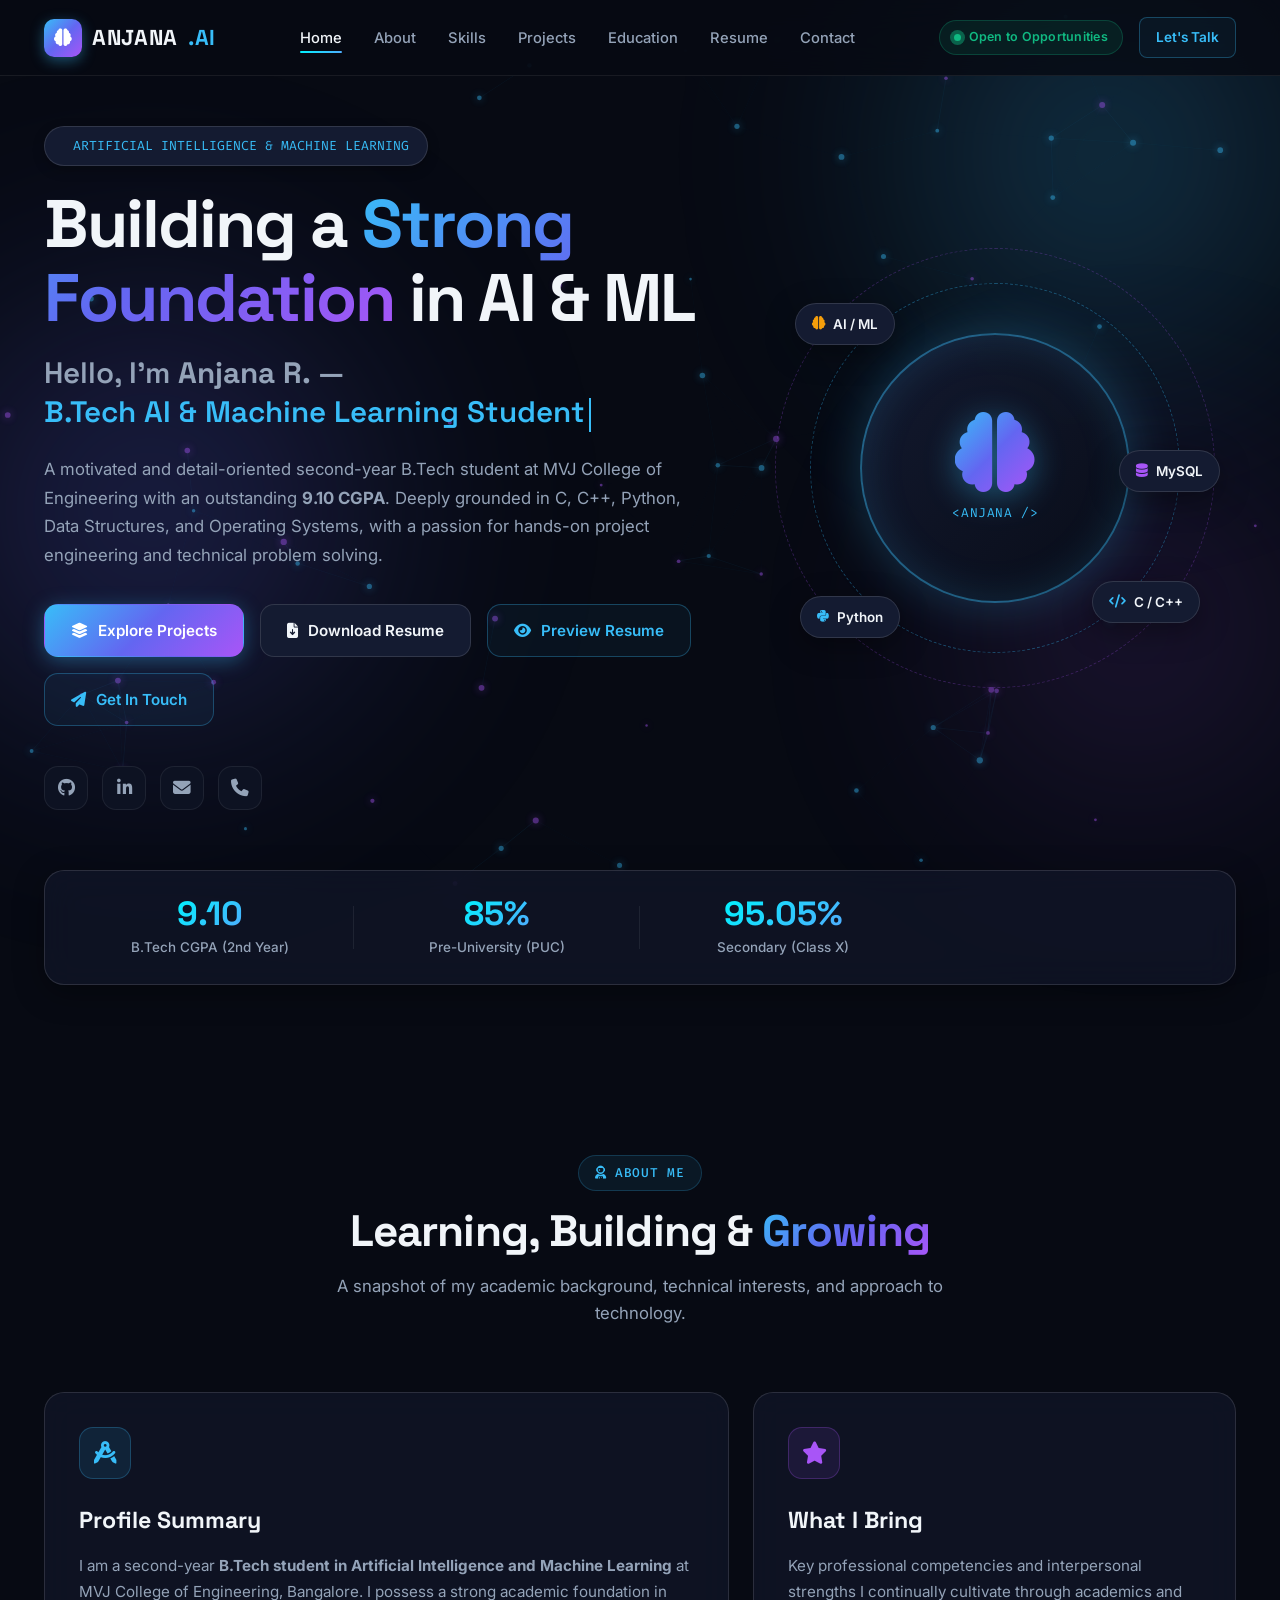
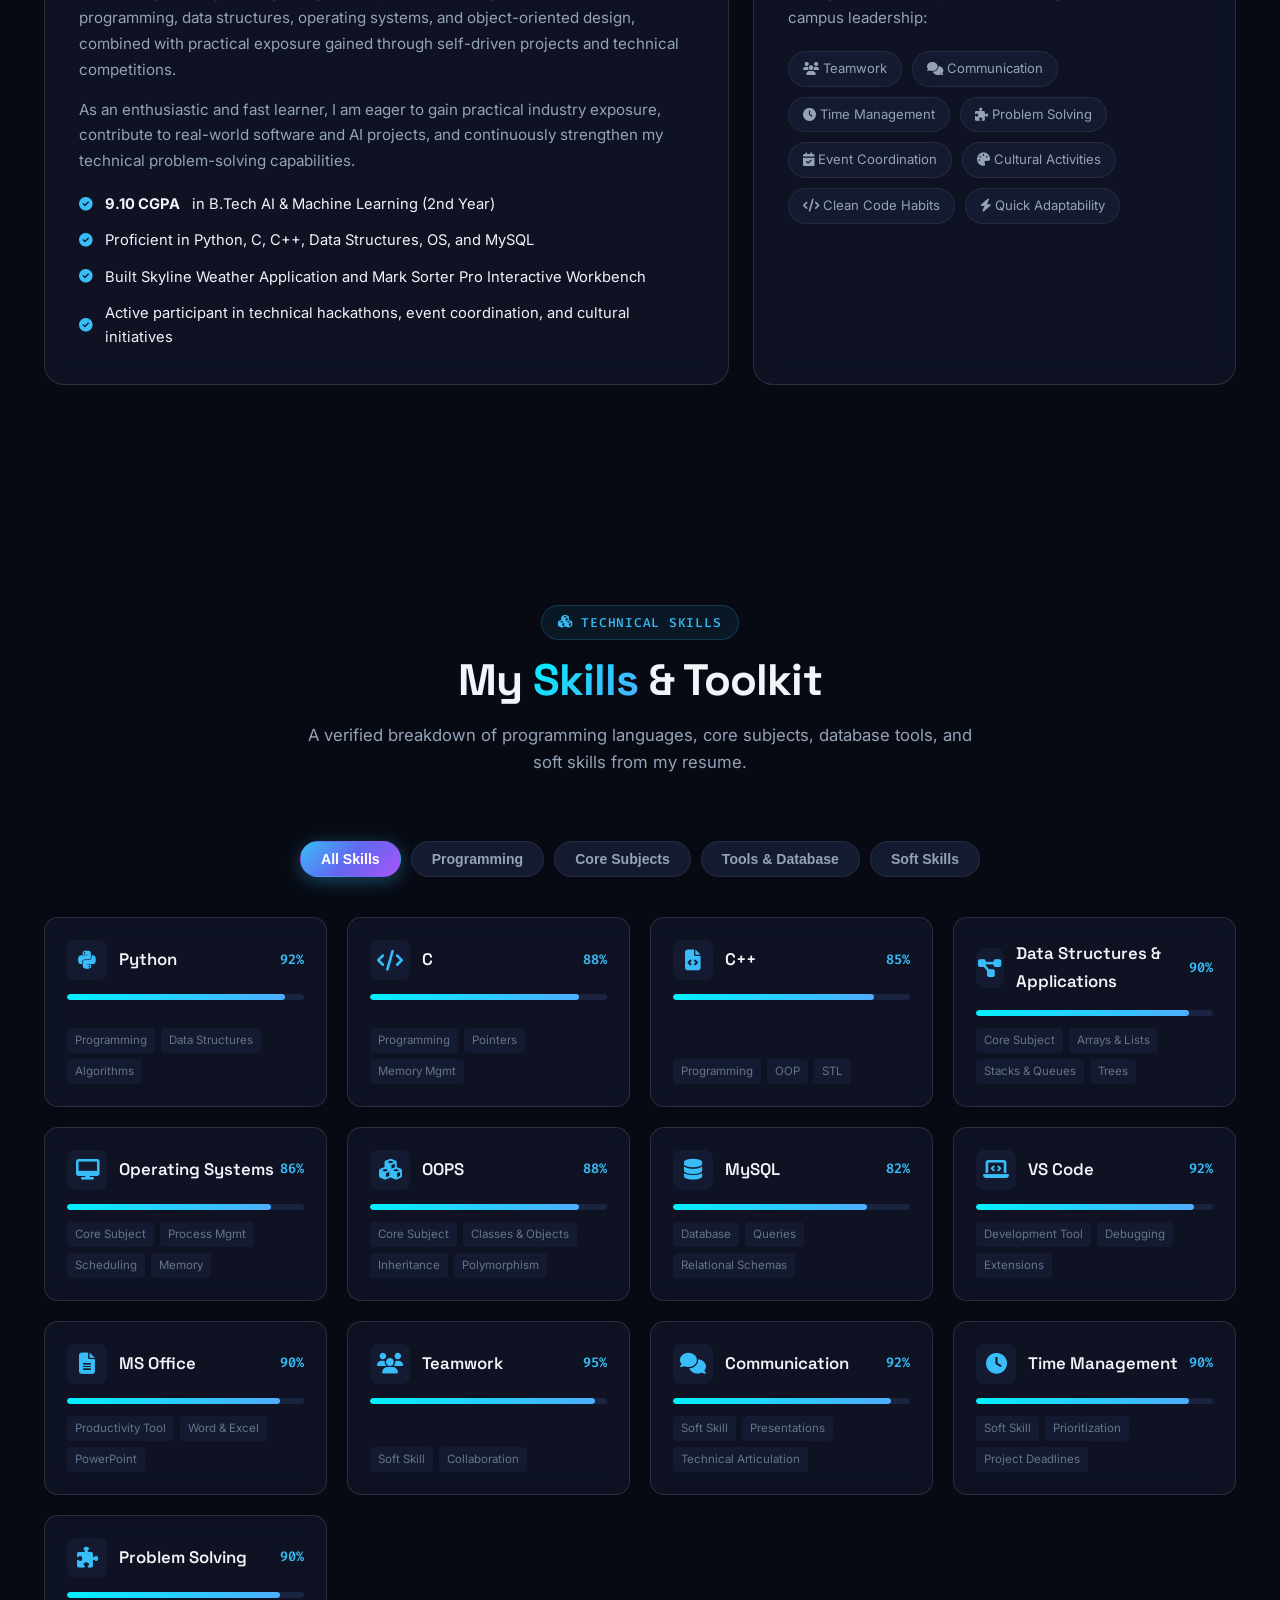
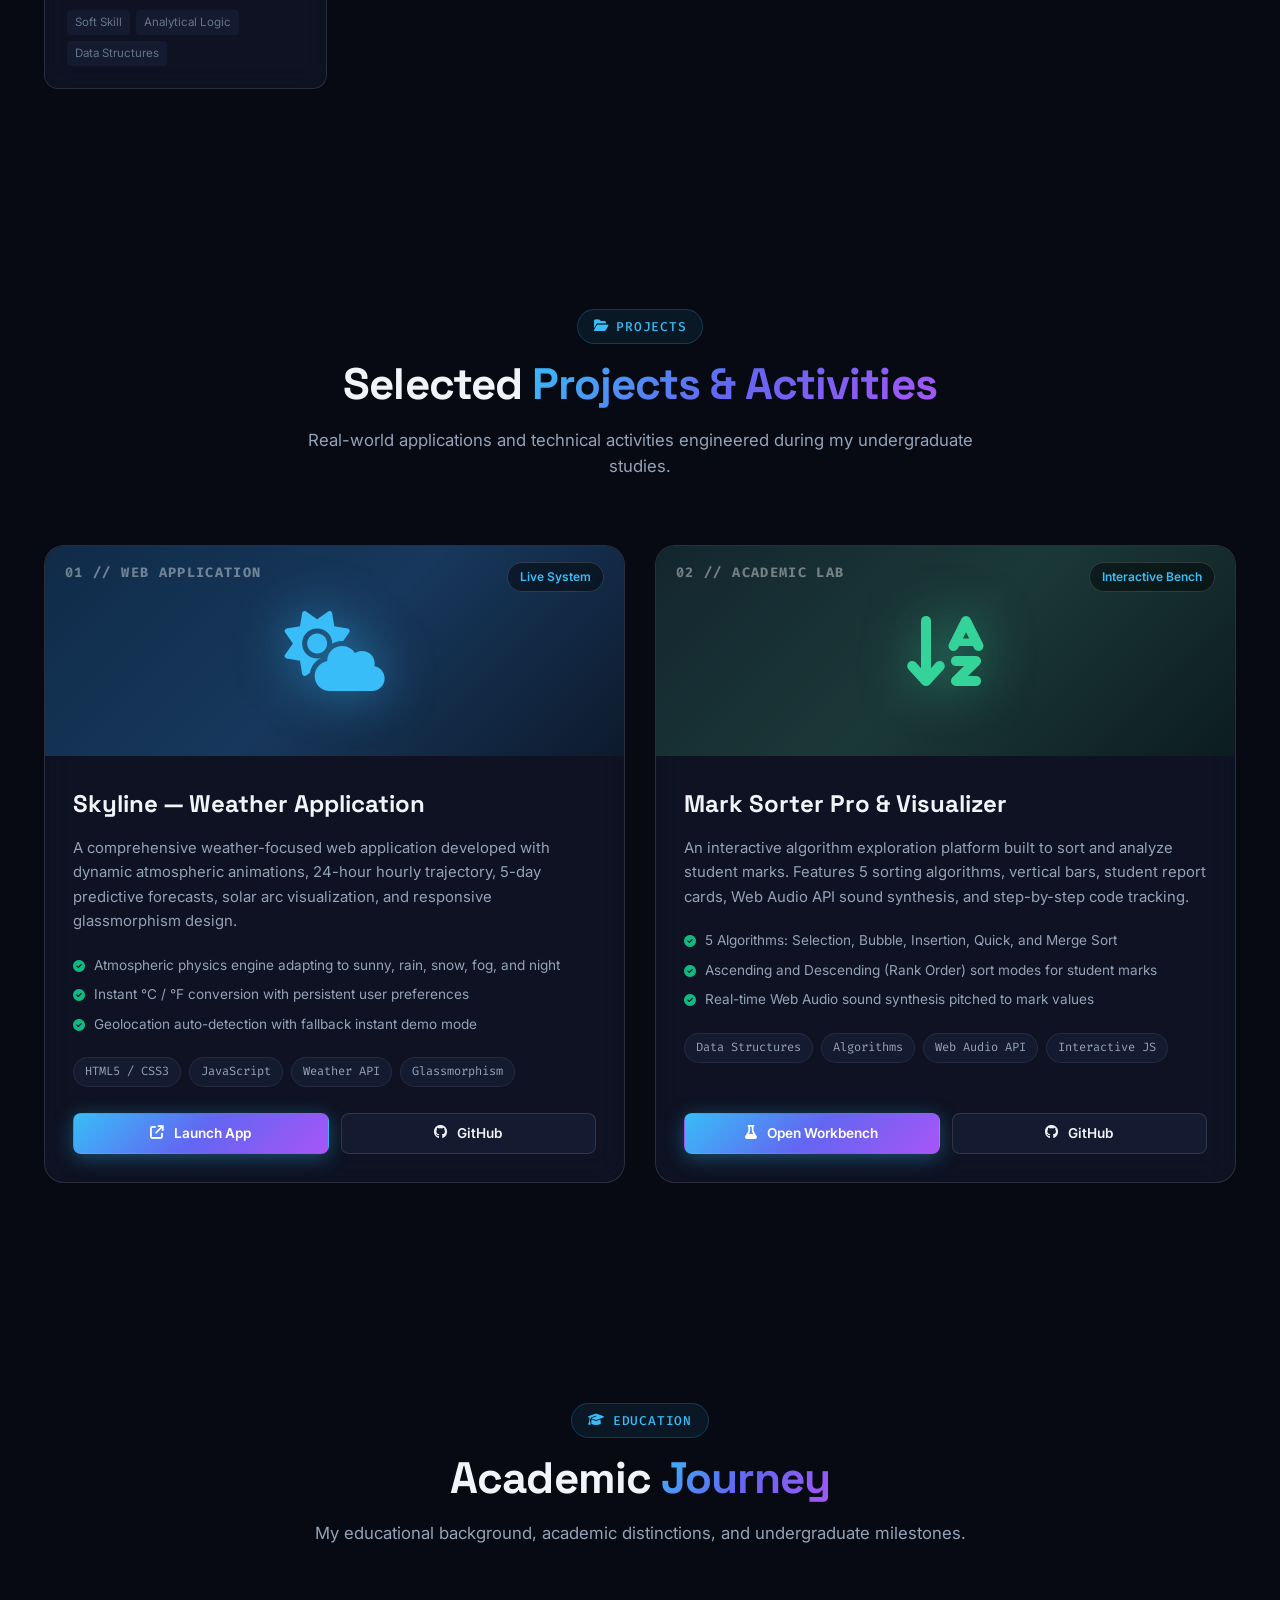
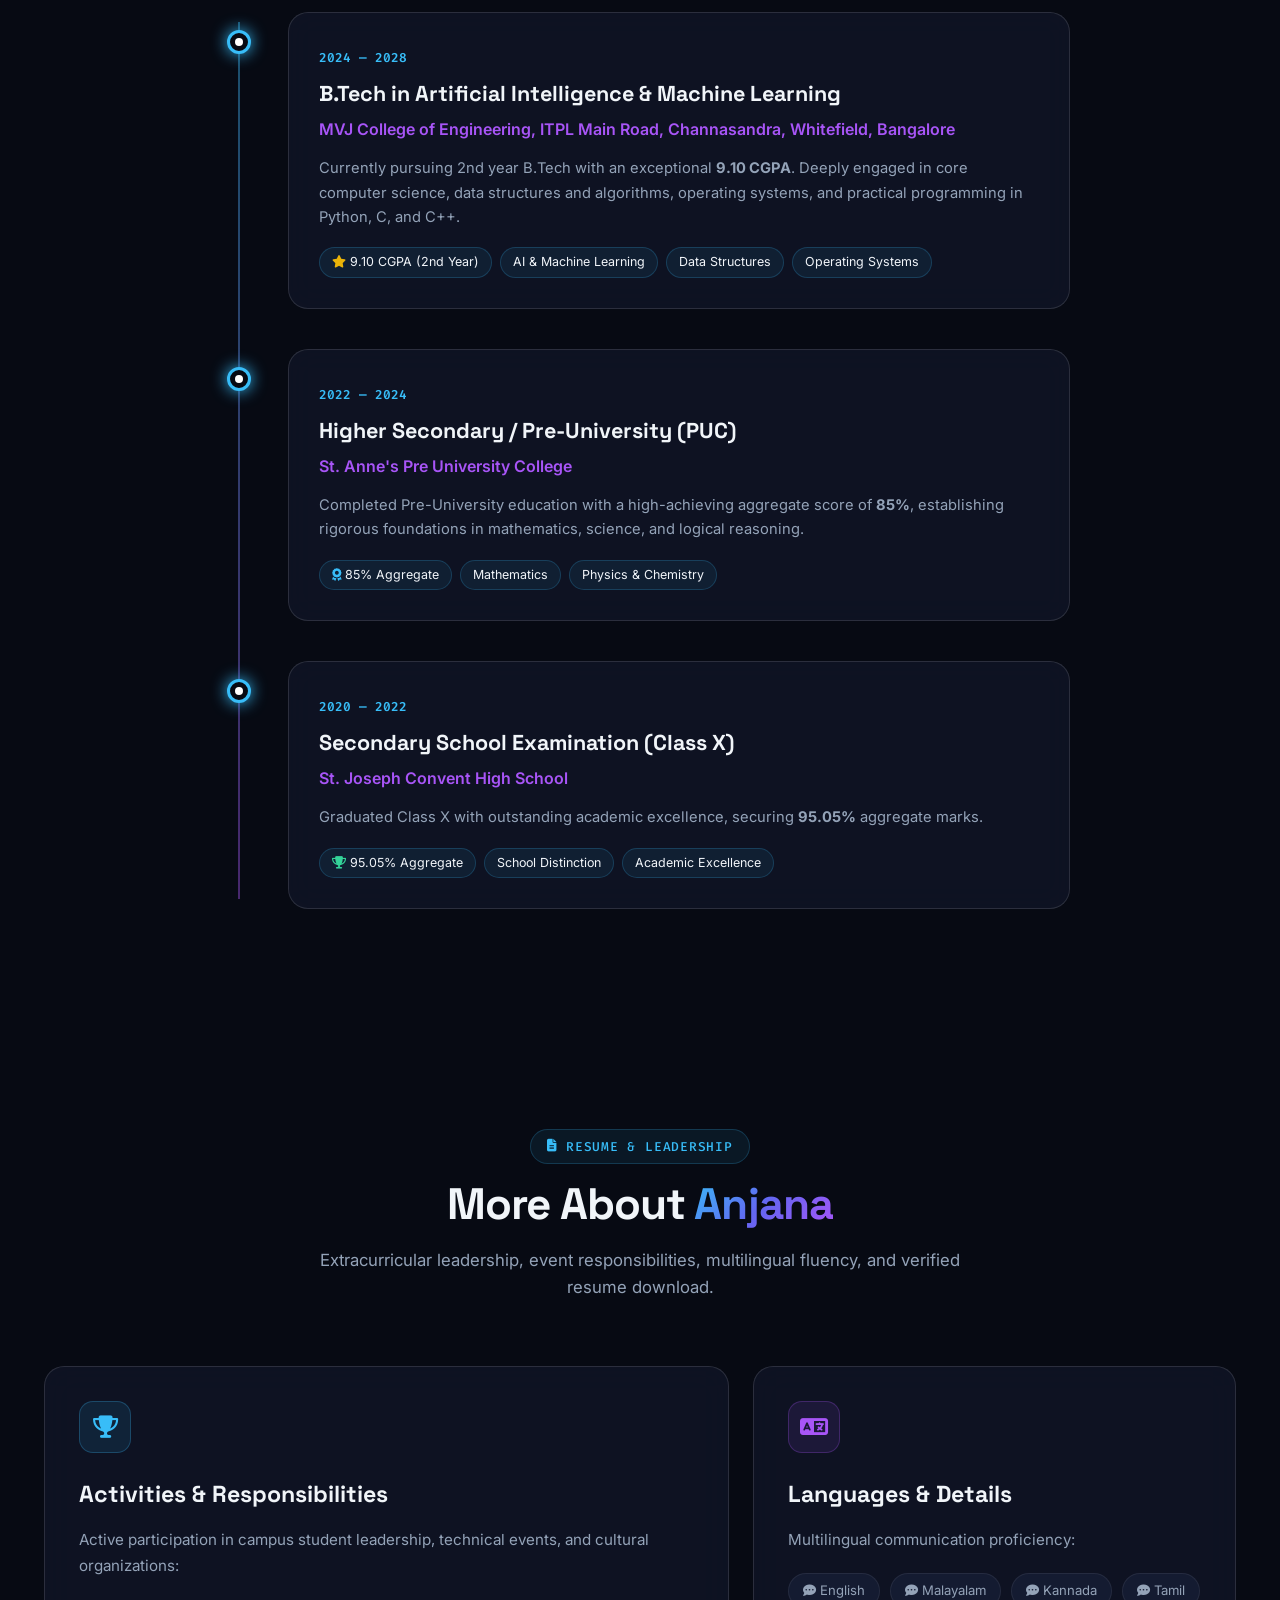
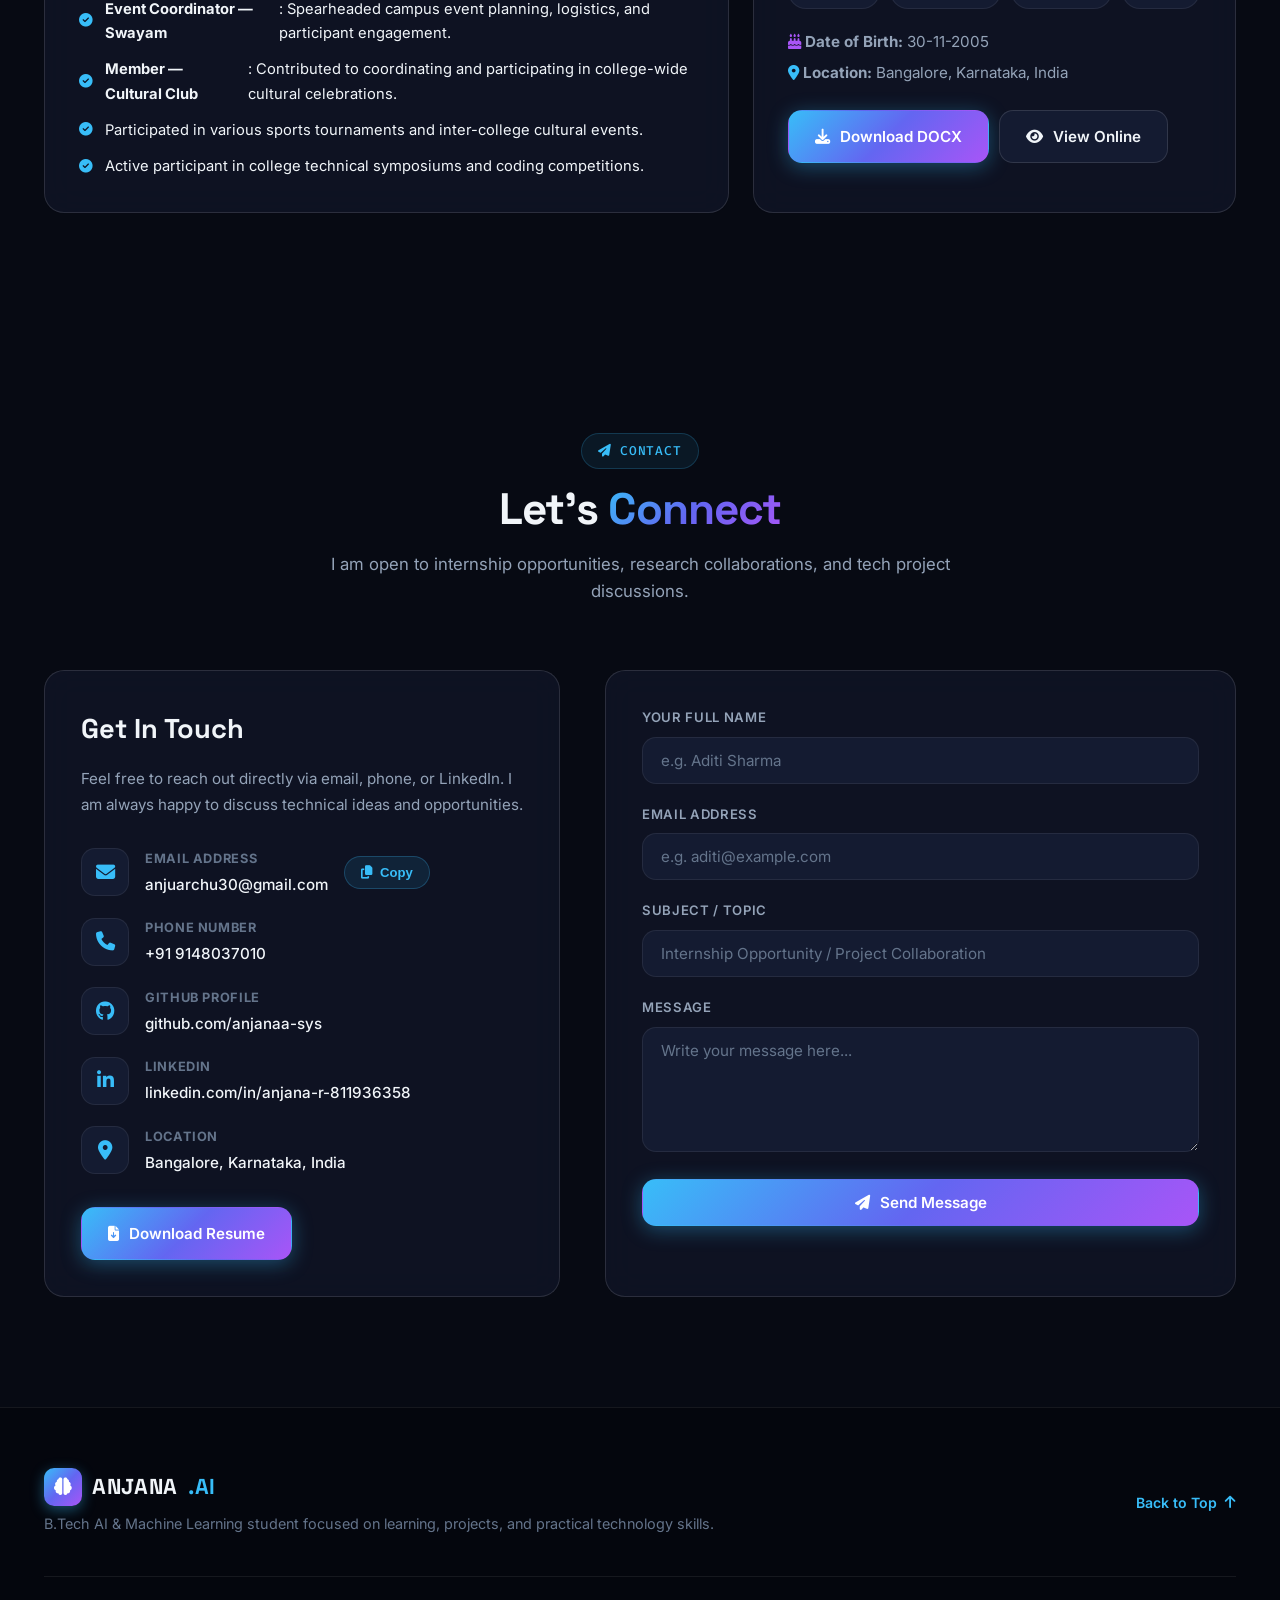
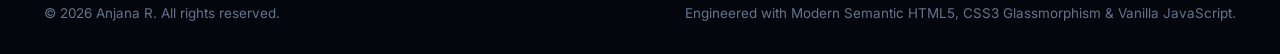
==== Task-1-Portfolio/index.html @ d069d4fd "Add CODSOFT Level 1 tasks" ====
<!DOCTYPE html>

<html lang="en">
<head>
<meta charset="utf-8"/>
<meta content="width=device-width, initial-scale=1.0" name="viewport"/>
<title>Anjana R. | B.Tech AI &amp; Machine Learning Student Portfolio</title>
<meta content="Portfolio of Anjana R., a 2nd year B.Tech Artificial Intelligence and Machine Learning student at MVJ College of Engineering with a 9.10 CGPA." name="description"/>
<meta content="Anjana R, AI and Machine Learning, B.Tech, Python, C, C++, MySQL, Skyline Weather, Mark Sorter, Bangalore" name="keywords"/>
<meta content="Anjana R." name="author"/>
<meta content="#070a13" name="theme-color"/>
<!-- Open Graph / Social Meta -->
<meta content="Anjana R. | B.Tech AI &amp; Machine Learning Student" property="og:title"/>
<meta content="Explore Anjana R's projects, technical skills, academic journey, and algorithm workbench." property="og:description"/>
<meta content="website" property="og:type"/>
<!-- Favicon -->
<link href="data:image/svg+xml,&lt;svg xmlns='http://www.w3.org/2000/svg' viewBox='0 0 100 100'&gt;&lt;text y='.9em' font-size='90'&gt;🧠&lt;/text&gt;&lt;/svg&gt;" rel="icon" type="image/svg+xml"/>
<!-- Google Fonts & Font Awesome 6 -->
<link href="https://fonts.googleapis.com" rel="preconnect"/>
<link crossorigin="" href="https://fonts.gstatic.com" rel="preconnect"/>
<link href="https://cdnjs.cloudflare.com/ajax/libs/font-awesome/6.5.0/css/all.min.css" rel="stylesheet"/>
<!-- Core Stylesheet -->
<link href="style.css" rel="stylesheet"/>
</head>
<body>
<!-- Ambient Glow Background Orbs -->
<div class="bg-glow-orb orb-1"></div>
<div class="bg-glow-orb orb-2"></div>
<div class="bg-glow-orb orb-3"></div>
<!-- Interactive Neural Synapse Canvas -->
<canvas id="neural-canvas"></canvas>
<!-- ================= NAVBAR ================= -->
<header class="navbar">
<div class="container nav-container">
<a aria-label="Anjana Home" class="logo" href="#home">
<div class="logo-icon"><i class="fas fa-brain"></i></div>
        ANJANA<span>.AI</span>
</a>
<nav aria-label="Primary Navigation">
<ul class="nav-links">
<li><a class="active" href="#home">Home</a></li>
<li><a href="#about">About</a></li>
<li><a href="#skills">Skills</a></li>
<li><a href="#projects">Projects</a></li>
<li><a href="#education">Education</a></li>
<li><a href="#resume">Resume</a></li>
<li><a href="#contact">Contact</a></li>
</ul>
</nav>
<div class="nav-actions">
<div class="status-badge" title="Open to internships, research roles and tech projects">
<span class="pulse-dot"></span>
<span>Open to Opportunities</span>
</div>
<a class="btn btn-outline btn-sm" href="#contact">Let's Talk</a>
<button aria-expanded="false" aria-label="Toggle navigation menu" class="mobile-toggle">
<i class="fas fa-bars"></i>
</button>
</div>
</div>
</header>
<!-- ================= HERO SECTION ================= -->
<section class="hero" id="home">
<div class="container">
<div class="hero-grid">
<div class="hero-content">
<div class="hero-badge">
<i class="fas fa-sparkles"></i>
<span>ARTIFICIAL INTELLIGENCE &amp; MACHINE LEARNING</span>
</div>
<h1 class="hero-title">
            Building a <span class="text-gradient">Strong Foundation</span> in AI &amp; ML
          </h1>
<div class="hero-subtitle">
            Hello, I'm <strong>Anjana R.</strong> — <br/>
<span class="typing-role">B.Tech AI &amp; Machine Learning Student</span><span class="typing-cursor"></span>
</div>
<p class="hero-desc">
            A motivated and detail-oriented second-year B.Tech student at MVJ College of Engineering with an outstanding
            <strong>9.10 CGPA</strong>. Deeply grounded in C, C++, Python, Data Structures, and Operating Systems,
            with a passion for hands-on project engineering and technical problem solving.
          </p>
<div class="hero-buttons">
<a class="btn btn-primary" href="#projects">
<i class="fas fa-layer-group"></i> Explore Projects
            </a>
<a class="btn btn-secondary" download="Anjana_R_Resume.docx" href="Anjana_R_Resume.docx">
<i class="fas fa-file-arrow-down"></i> Download Resume
            </a>
<button class="btn btn-outline open-resume-modal" type="button">
<i class="fas fa-eye"></i> Preview Resume
            </button>
<a class="btn btn-outline" href="#contact">
<i class="fas fa-paper-plane"></i> Get In Touch
            </a>
</div>
<div class="hero-socials">
<a class="social-link" href="https://github.com/anjanaa-sys" rel="noopener noreferrer" target="_blank" title="GitHub Profile">
<i class="fab fa-github"></i>
</a>
<a class="social-link" href="https://www.linkedin.com/in/anjana-r-811936358/" rel="noopener noreferrer" target="_blank" title="LinkedIn Profile">
<i class="fab fa-linkedin-in"></i>
</a>
<a class="social-link" href="mailto:anjuarchu30@gmail.com" title="Direct Email">
<i class="fas fa-envelope"></i>
</a>
<a class="social-link" href="tel:+919148037010" title="Phone">
<i class="fas fa-phone"></i>
</a>
</div>
</div>
<div class="hero-visual">
<div class="avatar-container" data-tilt="">
<div class="orbital-ring ring-1"></div>
<div class="orbital-ring ring-2"></div>
<div class="avatar-core">
<i class="fas fa-brain neural-avatar-icon"></i>
<span class="avatar-caption">&lt;ANJANA /&gt;</span>
</div>
<div class="floating-chip chip-ai"><i class="fas fa-brain"></i><span>AI / ML</span></div>
<div class="floating-chip chip-code"><i class="fas fa-code"></i><span>C / C++</span></div>
<div class="floating-chip chip-ml"><i class="fas fa-database"></i><span>MySQL</span></div>
<div class="floating-chip chip-python"><i class="fab fa-python"></i><span>Python</span></div>
</div>
</div>
</div>
<!-- Animated Hero Telemetry Banner -->
<div class="hero-stats-banner">
<div class="stat-item">
<span class="stat-num" data-suffix="" data-target="9.10">9.10</span>
<span class="stat-label">B.Tech CGPA (2nd Year)</span>
</div>
<div class="stat-item">
<span class="stat-num" data-suffix="%" data-target="85">85%</span>
<span class="stat-label">Pre-University (PUC)</span>
</div>
<div class="stat-item">
<span class="stat-num" data-suffix="%" data-target="95.05">95.05%</span>
<span class="stat-label">Secondary (Class X)</span>
</div>

</div>
</div>
</section>
<!-- ================= ABOUT SECTION (BENTO GRID) ================= -->
<section class="section" id="about">
<div class="container">
<div class="section-header">
<span class="section-tag"><i class="fas fa-user-astronaut"></i> About Me</span>
<h2 class="section-title">Learning, Building &amp; <span class="text-gradient">Growing</span></h2>
<p class="section-subtitle">A snapshot of my academic background, technical interests, and approach to technology.</p>
</div>
<div class="bento-grid">
<div class="bento-card bento-main" data-tilt="">
<div class="card-icon-wrap"><i class="fas fa-compass-drafting"></i></div>
<h3>Profile Summary</h3>
<p>
            I am a second-year <strong>B.Tech student in Artificial Intelligence and Machine Learning</strong> at MVJ College of Engineering, Bangalore.
            I possess a strong academic foundation in programming, data structures, operating systems, and object-oriented design,
            combined with practical exposure gained through self-driven projects and technical competitions.
          </p>
<p style="margin-top:14px;">
            As an enthusiastic and fast learner, I am eager to gain practical industry exposure, contribute to real-world software and AI projects,
            and continuously strengthen my technical problem-solving capabilities.
          </p>
<ul class="pillar-list">
<li><i class="fas fa-circle-check"></i> <strong>9.10 CGPA</strong> in B.Tech AI &amp; Machine Learning (2nd Year)</li>
<li><i class="fas fa-circle-check"></i> Proficient in Python, C, C++, Data Structures, OS, and MySQL</li>
<li><i class="fas fa-circle-check"></i> Built Skyline Weather Application and Mark Sorter Pro Interactive Workbench</li>
<li><i class="fas fa-circle-check"></i> Active participant in technical hackathons, event coordination, and cultural initiatives</li>
</ul>
</div>
<div class="bento-card bento-side" data-tilt="">
<div class="card-icon-wrap purple"><i class="fas fa-star"></i></div>
<h3>What I Bring</h3>
<p>Key professional competencies and interpersonal strengths I continually cultivate through academics and campus leadership:</p>
<div class="interest-chips">
<span class="interest-chip"><i class="fas fa-users"></i> Teamwork</span>
<span class="interest-chip"><i class="fas fa-comments"></i> Communication</span>
<span class="interest-chip"><i class="fas fa-clock"></i> Time Management</span>
<span class="interest-chip"><i class="fas fa-puzzle-piece"></i> Problem Solving</span>
<span class="interest-chip"><i class="fas fa-calendar-check"></i> Event Coordination</span>
<span class="interest-chip"><i class="fas fa-palette"></i> Cultural Activities</span>
<span class="interest-chip"><i class="fas fa-code"></i> Clean Code Habits</span>
<span class="interest-chip"><i class="fas fa-bolt"></i> Quick Adaptability</span>
</div>
</div>
</div>
</div>
</section>
<!-- ================= SKILLS MATRIX SECTION ================= -->
<section class="section" id="skills">
<div class="container">
<div class="section-header">
<span class="section-tag"><i class="fas fa-cubes"></i> Technical Skills</span>
<h2 class="section-title">My <span class="text-gradient-cyan">Skills</span> &amp; Toolkit</h2>
<p class="section-subtitle">A verified breakdown of programming languages, core subjects, database tools, and soft skills from my resume.</p>
</div>
<div class="skills-controls">
<button class="filter-btn active" data-filter="all">All Skills</button>
<button class="filter-btn" data-filter="lang">Programming</button>
<button class="filter-btn" data-filter="core">Core Subjects</button>
<button class="filter-btn" data-filter="webdb">Tools &amp; Database</button>
<button class="filter-btn" data-filter="soft">Soft Skills</button>
</div>
<div class="skills-grid">
<!-- Python -->
<div class="skill-card" data-category="lang">
<div class="skill-top">
<div class="skill-info">
<div class="skill-icon"><i class="fab fa-python"></i></div>
<h3 class="skill-name">Python</h3>
</div>
<span class="skill-pct">92%</span>
</div>
<div class="meter-track"><div class="meter-fill" style="width: 92%;"></div></div>
<div class="skill-tags">
<span class="skill-subtag">Programming</span>
<span class="skill-subtag">Data Structures</span>
<span class="skill-subtag">Algorithms</span>
</div>
</div>
<!-- C -->
<div class="skill-card" data-category="lang">
<div class="skill-top">
<div class="skill-info">
<div class="skill-icon"><i class="fas fa-code"></i></div>
<h3 class="skill-name">C</h3>
</div>
<span class="skill-pct">88%</span>
</div>
<div class="meter-track"><div class="meter-fill" style="width: 88%;"></div></div>
<div class="skill-tags">
<span class="skill-subtag">Programming</span>
<span class="skill-subtag">Pointers</span>
<span class="skill-subtag">Memory Mgmt</span>
</div>
</div>
<!-- C++ -->
<div class="skill-card" data-category="lang">
<div class="skill-top">
<div class="skill-info">
<div class="skill-icon"><i class="fas fa-file-code"></i></div>
<h3 class="skill-name">C++</h3>
</div>
<span class="skill-pct">85%</span>
</div>
<div class="meter-track"><div class="meter-fill" style="width: 85%;"></div></div>
<div class="skill-tags">
<span class="skill-subtag">Programming</span>
<span class="skill-subtag">OOP</span>
<span class="skill-subtag">STL</span>
</div>
</div>
<!-- Data Structures and Applications -->
<div class="skill-card" data-category="core">
<div class="skill-top">
<div class="skill-info">
<div class="skill-icon"><i class="fas fa-diagram-project"></i></div>
<h3 class="skill-name">Data Structures &amp; Applications</h3>
</div>
<span class="skill-pct">90%</span>
</div>
<div class="meter-track"><div class="meter-fill" style="width: 90%;"></div></div>
<div class="skill-tags">
<span class="skill-subtag">Core Subject</span>
<span class="skill-subtag">Arrays &amp; Lists</span>
<span class="skill-subtag">Stacks &amp; Queues</span>
<span class="skill-subtag">Trees</span>
</div>
</div>
<!-- Operating Systems -->
<div class="skill-card" data-category="core">
<div class="skill-top">
<div class="skill-info">
<div class="skill-icon"><i class="fas fa-desktop"></i></div>
<h3 class="skill-name">Operating Systems</h3>
</div>
<span class="skill-pct">86%</span>
</div>
<div class="meter-track"><div class="meter-fill" style="width: 86%;"></div></div>
<div class="skill-tags">
<span class="skill-subtag">Core Subject</span>
<span class="skill-subtag">Process Mgmt</span>
<span class="skill-subtag">Scheduling</span>
<span class="skill-subtag">Memory</span>
</div>
</div>
<!-- OOPS -->
<div class="skill-card" data-category="core">
<div class="skill-top">
<div class="skill-info">
<div class="skill-icon"><i class="fas fa-cubes"></i></div>
<h3 class="skill-name">OOPS</h3>
</div>
<span class="skill-pct">88%</span>
</div>
<div class="meter-track"><div class="meter-fill" style="width: 88%;"></div></div>
<div class="skill-tags">
<span class="skill-subtag">Core Subject</span>
<span class="skill-subtag">Classes &amp; Objects</span>
<span class="skill-subtag">Inheritance</span>
<span class="skill-subtag">Polymorphism</span>
</div>
</div>
<!-- MySQL -->
<div class="skill-card" data-category="webdb">
<div class="skill-top">
<div class="skill-info">
<div class="skill-icon"><i class="fas fa-database"></i></div>
<h3 class="skill-name">MySQL</h3>
</div>
<span class="skill-pct">82%</span>
</div>
<div class="meter-track"><div class="meter-fill" style="width: 82%;"></div></div>
<div class="skill-tags">
<span class="skill-subtag">Database</span>
<span class="skill-subtag">Queries</span>
<span class="skill-subtag">Relational Schemas</span>
</div>
</div>
<!-- VS Code -->
<div class="skill-card" data-category="webdb">
<div class="skill-top">
<div class="skill-info">
<div class="skill-icon"><i class="fas fa-laptop-code"></i></div>
<h3 class="skill-name">VS Code</h3>
</div>
<span class="skill-pct">92%</span>
</div>
<div class="meter-track"><div class="meter-fill" style="width: 92%;"></div></div>
<div class="skill-tags">
<span class="skill-subtag">Development Tool</span>
<span class="skill-subtag">Debugging</span>
<span class="skill-subtag">Extensions</span>
</div>
</div>
<!-- MS Office -->
<div class="skill-card" data-category="webdb">
<div class="skill-top">
<div class="skill-info">
<div class="skill-icon"><i class="fas fa-file-lines"></i></div>
<h3 class="skill-name">MS Office</h3>
</div>
<span class="skill-pct">90%</span>
</div>
<div class="meter-track"><div class="meter-fill" style="width: 90%;"></div></div>
<div class="skill-tags">
<span class="skill-subtag">Productivity Tool</span>
<span class="skill-subtag">Word &amp; Excel</span>
<span class="skill-subtag">PowerPoint</span>
</div>
</div>
<!-- Teamwork -->
<div class="skill-card" data-category="soft">
<div class="skill-top">
<div class="skill-info">
<div class="skill-icon"><i class="fas fa-users"></i></div>
<h3 class="skill-name">Teamwork</h3>
</div>
<span class="skill-pct">95%</span>
</div>
<div class="meter-track"><div class="meter-fill" style="width: 95%;"></div></div>
<div class="skill-tags">
<span class="skill-subtag">Soft Skill</span>
<span class="skill-subtag">Collaboration</span>

</div>
</div>
<!-- Communication -->
<div class="skill-card" data-category="soft">
<div class="skill-top">
<div class="skill-info">
<div class="skill-icon"><i class="fas fa-comments"></i></div>
<h3 class="skill-name">Communication</h3>
</div>
<span class="skill-pct">92%</span>
</div>
<div class="meter-track"><div class="meter-fill" style="width: 92%;"></div></div>
<div class="skill-tags">
<span class="skill-subtag">Soft Skill</span>
<span class="skill-subtag">Presentations</span>
<span class="skill-subtag">Technical Articulation</span>
</div>
</div>
<!-- Time Management -->
<div class="skill-card" data-category="soft">
<div class="skill-top">
<div class="skill-info">
<div class="skill-icon"><i class="fas fa-clock"></i></div>
<h3 class="skill-name">Time Management</h3>
</div>
<span class="skill-pct">90%</span>
</div>
<div class="meter-track"><div class="meter-fill" style="width: 90%;"></div></div>
<div class="skill-tags">
<span class="skill-subtag">Soft Skill</span>
<span class="skill-subtag">Prioritization</span>
<span class="skill-subtag">Project Deadlines</span>
</div>
</div>
<!-- Problem Solving -->
<div class="skill-card" data-category="soft">
<div class="skill-top">
<div class="skill-info">
<div class="skill-icon"><i class="fas fa-puzzle-piece"></i></div>
<h3 class="skill-name">Problem Solving</h3>
</div>
<span class="skill-pct">90%</span>
</div>
<div class="meter-track"><div class="meter-fill" style="width: 90%;"></div></div>
<div class="skill-tags">
<span class="skill-subtag">Soft Skill</span>
<span class="skill-subtag">Analytical Logic</span>
<span class="skill-subtag">Data Structures</span>
</div>
</div>
</div>
</div>
</section>
<!-- ================= FEATURED PROJECTS SECTION ================= -->
<section class="section" id="projects">
<div class="container">
<div class="section-header">
<span class="section-tag"><i class="fas fa-folder-open"></i> Projects</span>
<h2 class="section-title">Selected <span class="text-gradient">Projects &amp; Activities</span></h2>
<p class="section-subtitle">Real-world applications and technical activities engineered during my undergraduate studies.</p>
</div>
<div class="projects-grid">
<!-- PROJECT 1: Skyline Weather Application -->
<article class="project-card" data-tilt="">
<div class="project-banner banner-skyline">
<span class="project-index">01 // WEB APPLICATION</span>
<span class="project-type-tag">Live System</span>
<i class="fas fa-cloud-sun banner-graphic"></i>
</div>
<div class="project-body">
<h3 class="project-title">Skyline — Weather Application</h3>
<p class="project-desc">
              A comprehensive weather-focused web application developed with dynamic atmospheric animations,
              24-hour hourly trajectory, 5-day predictive forecasts, solar arc visualization, and responsive glassmorphism design.
            </p>
<ul class="project-features">
<li><i class="fas fa-check-circle"></i> Atmospheric physics engine adapting to sunny, rain, snow, fog, and night</li>
<li><i class="fas fa-check-circle"></i> Instant °C / °F conversion with persistent user preferences</li>
<li><i class="fas fa-check-circle"></i> Geolocation auto-detection with fallback instant demo mode</li>
</ul>
<div class="project-tech-stack">
<span class="tech-tag">HTML5 / CSS3</span>
<span class="tech-tag">JavaScript</span>
<span class="tech-tag">Weather API</span>
<span class="tech-tag">Glassmorphism</span>
</div>
<div class="project-actions">
<a class="btn btn-primary btn-sm" href="skyline.html">
<i class="fas fa-arrow-up-right-from-square"></i> Launch App
              </a>
<a class="btn btn-secondary btn-sm" href="https://github.com/anjanaa-sys" rel="noopener noreferrer" target="_blank" title="View GitHub">
<i class="fab fa-github"></i> GitHub
              </a>
</div>
</div>
</article>
<!-- PROJECT 2: Mark Sorter Pro -->
<article class="project-card" data-tilt="">
<div class="project-banner banner-sorter">
<span class="project-index">02 // ACADEMIC LAB</span>
<span class="project-type-tag">Interactive Bench</span>
<i class="fas fa-arrow-down-a-z banner-graphic"></i>
</div>
<div class="project-body">
<h3 class="project-title">Mark Sorter Pro &amp; Visualizer</h3>
<p class="project-desc">
              An interactive algorithm exploration platform built to sort and analyze student marks.
              Features 5 sorting algorithms, vertical bars, student report cards, Web Audio API sound synthesis, and step-by-step code tracking.
            </p>
<ul class="project-features">
<li><i class="fas fa-check-circle"></i> 5 Algorithms: Selection, Bubble, Insertion, Quick, and Merge Sort</li>
<li><i class="fas fa-check-circle"></i> Ascending and Descending (Rank Order) sort modes for student marks</li>
<li><i class="fas fa-check-circle"></i> Real-time Web Audio sound synthesis pitched to mark values</li>
</ul>
<div class="project-tech-stack">
<span class="tech-tag">Data Structures</span>
<span class="tech-tag">Algorithms</span>
<span class="tech-tag">Web Audio API</span>
<span class="tech-tag">Interactive JS</span>
</div>
<div class="project-actions">
<a class="btn btn-primary btn-sm" href="mark-sorter.html">
<i class="fas fa-flask"></i> Open Workbench
              </a>
<a class="btn btn-secondary btn-sm" href="https://github.com/anjanaa-sys" rel="noopener noreferrer" target="_blank" title="View GitHub">
<i class="fab fa-github"></i> GitHub
              </a>
</div>
</div>
</article>
<!-- PROJECT 3: Mini Hackathon Participation (AI Buildathon) -->

</div>
</div>
</section>
<!-- ================= EDUCATION & ACADEMIC JOURNEY ================= -->
<section class="section" id="education">
<div class="container">
<div class="section-header">
<span class="section-tag"><i class="fas fa-graduation-cap"></i> Education</span>
<h2 class="section-title">Academic <span class="text-gradient">Journey</span></h2>
<p class="section-subtitle">My educational background, academic distinctions, and undergraduate milestones.</p>
</div>
<div class="timeline-wrap">
<!-- Degree -->
<div class="timeline-card">
<div class="timeline-dot"></div>
<div class="timeline-content-box">
<span class="timeline-period">2024 — 2028</span>
<h3 class="timeline-degree">B.Tech in Artificial Intelligence &amp; Machine Learning</h3>
<div class="timeline-major">MVJ College of Engineering, ITPL Main Road, Channasandra, Whitefield, Bangalore</div>
<p class="timeline-summary">
              Currently pursuing 2nd year B.Tech with an exceptional <strong>9.10 CGPA</strong>. Deeply engaged in core computer science,
              data structures and algorithms, operating systems, and practical programming in Python, C, and C++.
            </p>
<div class="timeline-highlights">
<span class="highlight-pill"><i class="fas fa-star" style="color:#eab308;"></i> 9.10 CGPA (2nd Year)</span>
<span class="highlight-pill">AI &amp; Machine Learning</span>
<span class="highlight-pill">Data Structures</span>
<span class="highlight-pill">Operating Systems</span>
</div>
</div>
</div>
<!-- PUC -->
<div class="timeline-card">
<div class="timeline-dot"></div>
<div class="timeline-content-box">
<span class="timeline-period">2022 — 2024</span>
<h3 class="timeline-degree">Higher Secondary / Pre-University (PUC)</h3>
<div class="timeline-major">St. Anne's Pre University College</div>
<p class="timeline-summary">
              Completed Pre-University education with a high-achieving aggregate score of <strong>85%</strong>, establishing rigorous foundations in mathematics, science, and logical reasoning.
            </p>
<div class="timeline-highlights">
<span class="highlight-pill"><i class="fas fa-award" style="color:var(--accent-cyan);"></i> 85% Aggregate</span>
<span class="highlight-pill">Mathematics</span>
<span class="highlight-pill">Physics &amp; Chemistry</span>
</div>
</div>
</div>
<!-- Class X -->
<div class="timeline-card">
<div class="timeline-dot"></div>
<div class="timeline-content-box">
<span class="timeline-period">2020 — 2022</span>
<h3 class="timeline-degree">Secondary School Examination (Class X)</h3>
<div class="timeline-major">St. Joseph Convent High School</div>
<p class="timeline-summary">
              Graduated Class X with outstanding academic excellence, securing <strong>95.05%</strong> aggregate marks.
            </p>
<div class="timeline-highlights">
<span class="highlight-pill"><i class="fas fa-trophy" style="color:#34d399;"></i> 95.05% Aggregate</span>
<span class="highlight-pill">School Distinction</span>
<span class="highlight-pill">Academic Excellence</span>
</div>
</div>
</div>
</div>
</div>
</section>
<!-- ================= RESUME & ACTIVITIES SECTION ================= -->
<section class="section" id="resume">
<div class="container">
<div class="section-header">
<span class="section-tag"><i class="fas fa-file-lines"></i> Resume &amp; Leadership</span>
<h2 class="section-title">More About <span class="text-gradient">Anjana</span></h2>
<p class="section-subtitle">Extracurricular leadership, event responsibilities, multilingual fluency, and verified resume download.</p>
</div>
<div class="bento-grid">
<div class="bento-card bento-main" data-tilt="">
<div class="card-icon-wrap"><i class="fas fa-trophy"></i></div>
<h3>Activities &amp; Responsibilities</h3>
<p>Active participation in campus student leadership, technical events, and cultural organizations:</p>
<ul class="pillar-list">
<li><i class="fas fa-circle-check"></i> <strong>Event Coordinator — Swayam</strong>: Spearheaded campus event planning, logistics, and participant engagement.</li>
<li><i class="fas fa-circle-check"></i> <strong>Member — Cultural Club</strong>: Contributed to coordinating and participating in college-wide cultural celebrations.</li>
<li><i class="fas fa-circle-check"></i> Participated in various sports tournaments and inter-college cultural events.</li>
<li><i class="fas fa-circle-check"></i> Active participant in college technical symposiums and coding competitions.</li>
</ul>
</div>
<div class="bento-card bento-side" data-tilt="">
<div class="card-icon-wrap purple"><i class="fas fa-language"></i></div>
<h3>Languages &amp; Details</h3>
<p>Multilingual communication proficiency:</p>
<div class="interest-chips">
<span class="interest-chip"><i class="fas fa-comment-dots"></i> English</span>
<span class="interest-chip"><i class="fas fa-comment-dots"></i> Malayalam</span>
<span class="interest-chip"><i class="fas fa-comment-dots"></i> Kannada</span>
<span class="interest-chip"><i class="fas fa-comment-dots"></i> Tamil</span>
</div>
<div style="margin-top:20px; font-size:0.92rem; color:var(--text-muted);">
<p><strong><i class="fas fa-cake-candles" style="color:var(--accent-purple);"></i> Date of Birth:</strong> 30-11-2005</p>
<p style="margin-top:6px;"><strong><i class="fas fa-location-dot" style="color:var(--accent-cyan);"></i> Location:</strong> Bangalore, Karnataka, India</p>
</div>
<div style="margin-top:24px; display:flex; gap:10px; flex-wrap:wrap;">
<a class="btn btn-primary" download="Anjana_R_Resume.docx" href="Anjana_R_Resume.docx">
<i class="fas fa-download"></i> Download DOCX
            </a>
<button class="btn btn-secondary open-resume-modal" type="button">
<i class="fas fa-eye"></i> View Online
            </button>
</div>
</div>
</div>
</div>
</section>
<!-- ================= CONTACT & GET IN TOUCH ================= -->
<section class="section" id="contact">
<div class="container">
<div class="section-header">
<span class="section-tag"><i class="fas fa-paper-plane"></i> Contact</span>
<h2 class="section-title">Let's <span class="text-gradient">Connect</span></h2>
<p class="section-subtitle">I am open to internship opportunities, research collaborations, and tech project discussions.</p>
</div>
<div class="contact-grid">
<!-- Contact Info Panel -->
<div class="contact-info-panel">
<h3>Get In Touch</h3>
<p>Feel free to reach out directly via email, phone, or LinkedIn. I am always happy to discuss technical ideas and opportunities.</p>
<div class="contact-methods">
<!-- Email -->
<div class="contact-item-row">
<div class="contact-icon-box"><i class="fas fa-envelope"></i></div>
<div class="contact-details">
<h4>Email Address</h4>
<a href="mailto:anjuarchu30@gmail.com">anjuarchu30@gmail.com</a>
</div>
<button class="copy-email-btn" data-email="anjuarchu30@gmail.com" id="copyEmailBtn" title="Copy email address" type="button">
<i class="fas fa-copy"></i> Copy
              </button>
</div>
<!-- Phone -->
<div class="contact-item-row">
<div class="contact-icon-box"><i class="fas fa-phone"></i></div>
<div class="contact-details">
<h4>Phone Number</h4>
<a href="tel:+919148037010">+91 9148037010</a>
</div>
</div>
<!-- GitHub -->
<div class="contact-item-row">
<div class="contact-icon-box"><i class="fab fa-github"></i></div>
<div class="contact-details">
<h4>GitHub Profile</h4>
<a href="https://github.com/anjanaa-sys" rel="noopener noreferrer" target="_blank">github.com/anjanaa-sys</a>
</div>
</div>
<!-- LinkedIn -->
<div class="contact-item-row">
<div class="contact-icon-box"><i class="fab fa-linkedin-in"></i></div>
<div class="contact-details">
<h4>LinkedIn</h4>
<a href="https://www.linkedin.com/in/anjana-r-811936358/" rel="noopener noreferrer" target="_blank">linkedin.com/in/anjana-r-811936358</a>
</div>
</div>
<!-- Location -->
<div class="contact-item-row">
<div class="contact-icon-box"><i class="fas fa-location-dot"></i></div>
<div class="contact-details">
<h4>Location</h4>
<span>Bangalore, Karnataka, India</span>
</div>
</div>
</div>
<div style="margin-top:24px;">
<a class="btn btn-primary" download="Anjana_R_Resume.docx" href="Anjana_R_Resume.docx">
<i class="fas fa-file-arrow-down"></i> Download Resume
            </a>
</div>
</div>
<!-- Contact Form Panel -->
<div class="contact-form-panel">
<form id="contact-form">
<div class="form-group">
<label for="name">Your Full Name</label>
<input class="form-control" id="name" name="name" placeholder="e.g. Aditi Sharma" required="" type="text"/>
</div>
<div class="form-group">
<label for="email">Email Address</label>
<input class="form-control" id="email" name="email" placeholder="e.g. aditi@example.com" required="" type="email"/>
</div>
<div class="form-group">
<label for="subject">Subject / Topic</label>
<input class="form-control" id="subject" name="subject" placeholder="Internship Opportunity / Project Collaboration" required="" type="text"/>
</div>
<div class="form-group">
<label for="message">Message</label>
<textarea class="form-control" id="message" name="message" placeholder="Write your message here..." required="" rows="5"></textarea>
</div>
<button class="btn btn-primary" style="width:100%;" type="submit">
<i class="fas fa-paper-plane"></i> Send Message
            </button>
</form>
</div>
</div>
</div>
</section>
<!-- Interactive Toast Notification -->
<div aria-live="polite" class="toast-msg" id="toastMsg" role="status">
<i class="fas fa-circle-check"></i>
<span class="toast-text">Message successfully dispatched!</span>
</div>
<!-- Interactive Resume Preview & Printable Modal -->
<div aria-labelledby="resumeModalTitle" aria-modal="true" class="resume-modal-overlay" id="resumeModal" role="dialog">
<div class="resume-modal-box">
<div class="resume-modal-header">
<div class="resume-modal-title" id="resumeModalTitle">
<i class="fas fa-file-lines"></i>
<span>Anjana R. — Official Resume Preview</span>
</div>
<div class="resume-modal-actions">
<button class="btn btn-sm btn-secondary" onclick="window.print()" type="button">
<i class="fas fa-print"></i> Print
          </button>
<a class="btn btn-sm btn-primary" download="Anjana_R_Resume.docx" href="Anjana_R_Resume.docx">
<i class="fas fa-download"></i> DOCX
          </a>
<button aria-label="Close modal" class="modal-close-btn" id="closeResumeModal">×</button>
</div>
</div>
<div class="resume-modal-body">
<div class="resume-paper">
<h1>ANJANA R.</h1>
<div class="resume-subtitle">B.Tech — Artificial Intelligence &amp; Machine Learning (2nd Year)</div>
<div class="resume-contact-line">
            Bangalore, Karnataka | Phone: +91 9148037010 | Email: anjuarchu30@gmail.com<br/>
            GitHub: github.com/anjanaa-sys | LinkedIn: linkedin.com/in/anjana-r-811936358
          </div>
<div class="resume-sec">
<h2>Profile Summary</h2>
<p>
              Motivated and detail-oriented second-year B.Tech student in Artificial Intelligence and Machine Learning at MVJ College of Engineering with an exceptional <strong>9.10 CGPA</strong>. Strong academic foundation in programming, data structures, operating systems, and object-oriented design. Enthusiastic learner seeking opportunities to gain practical exposure, contribute to real-world technical projects, and develop industry-grade software solutions.
            </p>
</div>
<div class="resume-sec">
<h2>Education</h2>
<p><strong>B.Tech in Artificial Intelligence and Machine Learning (2024 — 2028)</strong></p>
<p>MVJ College of Engineering, ITPL Main Road, Channasandra, Whitefield, Bangalore</p>
<p><strong>Current CGPA: 9.10 (2nd Year)</strong></p>
<br/>
<p><strong>Pre-University Course / Class XII (2022 — 2024)</strong></p>
<p>St. Anne's Pre University College | Aggregate: <strong>85%</strong></p>
<br/>
<p><strong>Secondary School / Class X (2020 — 2022)</strong></p>
<p>St. Joseph Convent High School | Aggregate: <strong>95.05%</strong></p>
</div>
<div class="resume-sec">
<h2>Technical Skills</h2>
<p><strong>Programming Languages:</strong> Python, C, C++</p>
<p><strong>Core Computer Science:</strong> Data Structures and Applications, Operating Systems, Object-Oriented Programming (OOPS)</p>
<p><strong>Databases &amp; Tools:</strong> MySQL, Visual Studio Code, MS Office, Git &amp; GitHub</p>
<p><strong>Soft Skills:</strong> Teamwork, Problem Solving, Communication, Time Management, Event Coordination</p>
</div>
<div class="resume-sec">
<h2>Key Projects &amp; Technical Activities</h2>
<p><strong>1. Skyline — Weather Application</strong></p>
<p>A full-featured responsive meteorological application with live weather tracking, atmospheric physics visualizations, 24-hour hourly trajectory, solar arcs, and air quality telemetry.</p>
<br/>
<p><strong>2. Mark Sorter Pro — Interactive Algorithm Workbench</strong></p>
<p>An interactive data structures and algorithms educational workbench built to sort and analyze student marks. Features 5 sorting algorithms (Selection, Bubble, Insertion, Quick, Merge), dual visualizer modes (height pillars and student cards), real-time Web Audio API sound generator, and line-by-line code walk.</p>
<br/>

<p>Participated in a collaborative technical hackathon focusing on rapid prototyping, AI-assisted development, and team-driven project engineering.</p>
</div>
<div class="resume-sec">
<h2>Activities &amp; Responsibilities</h2>
<ul>
<li>Event Coordinator — Swayam</li>
<li>Active Member — Cultural Club</li>
<li>Active participant in college technical symposiums, sports, and cultural events</li>
</ul>
</div>
<div class="resume-sec">
<h2>Personal Details</h2>
<p><strong>Languages:</strong> English, Malayalam, Kannada, Tamil | <strong>Date of Birth:</strong> 30-11-2005</p>
</div>
</div>
</div>
</div>
</div>
<!-- ================= FOOTER ================= -->
<footer class="footer">
<div class="container">
<div class="footer-top">
<div class="footer-brand">
<a class="logo" href="#home">
<div class="logo-icon"><i class="fas fa-brain"></i></div>
            ANJANA<span>.AI</span>
</a>
<p>B.Tech AI &amp; Machine Learning student focused on learning, projects, and practical technology skills.</p>
</div>
<a class="back-to-top" href="#home">
<span>Back to Top</span>
<i class="fas fa-arrow-up"></i>
</a>
</div>
<div class="footer-bottom">
<p>© 2026 Anjana R. All rights reserved.</p>
<p>Engineered with Modern Semantic HTML5, CSS3 Glassmorphism &amp; Vanilla JavaScript.</p>
</div>
</div>
</footer>
<!-- Scripts -->
<script src="script.js"></script>
</body>
</html>
---- Task-1-Portfolio/style.css ----
/* ==========================================================================
   ANJANA R. — AI & ML PORTFOLIO DESIGN SYSTEM
   Modern, High-Performance, Cyber-Luxe Aesthetics
   ========================================================================== */

@import url('https://fonts.googleapis.com/css2?family=Fira+Code:wght@400;500;600&family=Inter:wght@300;400;500;600;700&family=Space+Grotesk:wght@500;600;700;800&display=swap');

:root {
  /* Color Palette */
  --bg-deep: #070a13;
  --bg-surface-1: #0d1222;
  --bg-surface-2: #141b31;
  --bg-surface-3: #1a233f;
  --bg-glass: rgba(13, 18, 34, 0.72);
  --bg-glass-card: rgba(20, 27, 49, 0.55);
  --bg-glass-active: rgba(30, 41, 74, 0.85);

  --border-subtle: rgba(255, 255, 255, 0.07);
  --border-glass: rgba(255, 255, 255, 0.12);
  --border-glow: rgba(56, 189, 248, 0.35);

  --text-main: #f1f5f9;
  --text-muted: #94a3b8;
  --text-dim: #64748b;

  --accent-cyan: #38bdf8;
  --accent-blue: #3b82f6;
  --accent-indigo: #6366f1;
  --accent-purple: #a855f7;
  --accent-emerald: #10b981;
  --accent-rose: #f43f5e;
  --accent-amber: #f59e0b;

  --gradient-primary: linear-gradient(135deg, #38bdf8 0%, #6366f1 50%, #a855f7 100%);
  --gradient-secondary: linear-gradient(135deg, #00f2fe 0%, #4facfe 100%);
  --gradient-accent: linear-gradient(135deg, #10b981 0%, #38bdf8 100%);
  --gradient-surface: linear-gradient(180deg, rgba(20, 27, 49, 0.6) 0%, rgba(13, 18, 34, 0.8) 100%);

  /* Shadows */
  --shadow-sm: 0 4px 12px rgba(0, 0, 0, 0.25);
  --shadow-md: 0 8px 30px rgba(0, 0, 0, 0.35);
  --shadow-lg: 0 16px 45px rgba(0, 0, 0, 0.5);
  --shadow-glow: 0 0 35px rgba(56, 189, 248, 0.25);
  --shadow-purple-glow: 0 0 35px rgba(168, 85, 247, 0.2);

  /* Typography */
  --font-display: 'Space Grotesk', system-ui, -apple-system, sans-serif;
  --font-body: 'Inter', system-ui, -apple-system, sans-serif;
  --font-code: 'Fira Code', monospace;

  /* Layout */
  --container-max: 1240px;
  --nav-height: 76px;
  --radius-sm: 8px;
  --radius-md: 14px;
  --radius-lg: 20px;
  --radius-full: 9999px;
  --transition-fast: 0.2s cubic-bezier(0.4, 0, 0.2, 1);
  --transition-normal: 0.35s cubic-bezier(0.4, 0, 0.2, 1);
  --transition-smooth: 0.5s cubic-bezier(0.16, 1, 0.3, 1);
}

/* ================= RESET & BASE ================= */
*, *::before, *::after {
  box-sizing: border-box;
  margin: 0;
  padding: 0;
}

html {
  scroll-behavior: smooth;
  scroll-padding-top: var(--nav-height);
  color-scheme: dark;
}

body {
  font-family: var(--font-body);
  background-color: var(--bg-deep);
  color: var(--text-main);
  line-height: 1.65;
  overflow-x: hidden;
  position: relative;
  -webkit-font-smoothing: antialiased;
  -moz-osx-font-smoothing: grayscale;
}

::selection {
  background: var(--accent-cyan);
  color: var(--bg-deep);
}

/* Custom Scrollbar */
::-webkit-scrollbar {
  width: 9px;
}
::-webkit-scrollbar-track {
  background: var(--bg-deep);
}
::-webkit-scrollbar-thumb {
  background: var(--bg-surface-3);
  border-radius: var(--radius-full);
  border: 2px solid var(--bg-deep);
}
::-webkit-scrollbar-thumb:hover {
  background: var(--accent-cyan);
}

/* Interactive Canvas Background */
#neural-canvas {
  position: fixed;
  top: 0;
  left: 0;
  width: 100vw;
  height: 100vh;
  z-index: 0;
  pointer-events: none;
  opacity: 0.45;
}

/* Background Ambient Glow Orbs */
.bg-glow-orb {
  position: fixed;
  border-radius: 50%;
  filter: blur(120px);
  pointer-events: none;
  z-index: 0;
  opacity: 0.35;
}
.orb-1 {
  width: 550px;
  height: 550px;
  background: radial-gradient(circle, #38bdf8 0%, transparent 70%);
  top: -120px;
  right: -100px;
  animation: pulseOrb 12s ease-in-out infinite alternate;
}
.orb-2 {
  width: 600px;
  height: 600px;
  background: radial-gradient(circle, #6366f1 0%, transparent 70%);
  bottom: 10%;
  left: -150px;
  animation: pulseOrb 16s ease-in-out infinite alternate-reverse;
}
.orb-3 {
  width: 450px;
  height: 450px;
  background: radial-gradient(circle, #a855f7 0%, transparent 70%);
  top: 45%;
  right: -80px;
  opacity: 0.25;
}
@keyframes pulseOrb {
  0% { transform: scale(1) translate(0, 0); opacity: 0.25; }
  50% { transform: scale(1.15) translate(30px, 40px); opacity: 0.4; }
  100% { transform: scale(0.95) translate(-20px, 20px); opacity: 0.28; }
}

/* Utilities */
.container {
  max-width: var(--container-max);
  margin: 0 auto;
  padding: 0 24px;
  position: relative;
  z-index: 1;
}

.text-gradient {
  background: var(--gradient-primary);
  -webkit-background-clip: text;
  -webkit-text-fill-color: transparent;
  background-clip: text;
}
.text-gradient-cyan {
  background: var(--gradient-secondary);
  -webkit-background-clip: text;
  -webkit-text-fill-color: transparent;
  background-clip: text;
}
.text-gradient-emerald {
  background: var(--gradient-accent);
  -webkit-background-clip: text;
  -webkit-text-fill-color: transparent;
  background-clip: text;
}

/* ================= SECTION HEADINGS ================= */
.section {
  padding: 110px 0;
  position: relative;
  z-index: 1;
}

.section-header {
  text-align: center;
  max-width: 680px;
  margin: 0 auto 65px;
}
.section-tag {
  display: inline-flex;
  align-items: center;
  gap: 8px;
  padding: 6px 16px;
  border-radius: var(--radius-full);
  background: rgba(56, 189, 248, 0.08);
  border: 1px solid rgba(56, 189, 248, 0.2);
  color: var(--accent-cyan);
  font-family: var(--font-code);
  font-size: 0.8rem;
  font-weight: 500;
  letter-spacing: 0.06em;
  text-transform: uppercase;
  margin-bottom: 14px;
}
.section-title {
  font-family: var(--font-display);
  font-size: clamp(2rem, 4vw, 2.75rem);
  font-weight: 700;
  line-height: 1.2;
  margin-bottom: 16px;
  letter-spacing: -0.02em;
}
.section-subtitle {
  color: var(--text-muted);
  font-size: 1.05rem;
  line-height: 1.6;
}

/* ================= BUTTONS & CTAs ================= */
.btn {
  display: inline-flex;
  align-items: center;
  justify-content: center;
  gap: 10px;
  padding: 13px 26px;
  border-radius: var(--radius-md);
  font-family: var(--font-body);
  font-size: 0.95rem;
  font-weight: 600;
  text-decoration: none;
  cursor: pointer;
  transition: all var(--transition-normal);
  border: 1px solid transparent;
  position: relative;
  overflow: hidden;
  white-space: nowrap;
}
.btn::before {
  content: '';
  position: absolute;
  top: 0;
  left: -100%;
  width: 100%;
  height: 100%;
  background: linear-gradient(90deg, transparent, rgba(255, 255, 255, 0.15), transparent);
  transition: left 0.6s ease;
}
.btn:hover::before {
  left: 100%;
}

.btn-primary {
  background: var(--gradient-primary);
  color: #ffffff;
  box-shadow: 0 4px 20px rgba(56, 189, 248, 0.35);
}
.btn-primary:hover {
  transform: translateY(-2px);
  box-shadow: 0 8px 28px rgba(56, 189, 248, 0.5);
}

.btn-secondary {
  background: var(--bg-surface-2);
  color: var(--text-main);
  border-color: var(--border-glass);
  backdrop-filter: blur(12px);
}
.btn-secondary:hover {
  background: var(--bg-surface-3);
  border-color: var(--accent-cyan);
  color: var(--accent-cyan);
  transform: translateY(-2px);
  box-shadow: 0 4px 18px rgba(56, 189, 248, 0.2);
}

.btn-outline {
  background: rgba(56, 189, 248, 0.05);
  color: var(--accent-cyan);
  border-color: rgba(56, 189, 248, 0.3);
}
.btn-outline:hover {
  background: rgba(56, 189, 248, 0.15);
  border-color: var(--accent-cyan);
  transform: translateY(-2px);
}

.btn-sm {
  padding: 8px 16px;
  font-size: 0.85rem;
  border-radius: var(--radius-sm);
}

/* ================= NAVBAR ================= */
.navbar {
  position: fixed;
  top: 0;
  left: 0;
  width: 100%;
  height: var(--nav-height);
  z-index: 1000;
  background: rgba(7, 10, 19, 0.78);
  backdrop-filter: blur(18px);
  -webkit-backdrop-filter: blur(18px);
  border-bottom: 1px solid var(--border-subtle);
  transition: all var(--transition-normal);
}
.navbar.scrolled {
  background: rgba(7, 10, 19, 0.94);
  border-bottom-color: var(--border-glass);
  box-shadow: 0 8px 28px rgba(0, 0, 0, 0.45);
}

.nav-container {
  display: flex;
  align-items: center;
  justify-content: space-between;
  height: 100%;
}

.logo {
  display: flex;
  align-items: center;
  gap: 10px;
  text-decoration: none;
  font-family: var(--font-display);
  font-size: 1.35rem;
  font-weight: 800;
  letter-spacing: 0.03em;
  color: var(--text-main);
}
.logo-icon {
  width: 38px;
  height: 38px;
  border-radius: 10px;
  background: var(--gradient-primary);
  display: flex;
  align-items: center;
  justify-content: center;
  color: #fff;
  font-size: 1.1rem;
  box-shadow: 0 4px 14px rgba(56, 189, 248, 0.4);
}
.logo span {
  color: var(--accent-cyan);
}

.nav-links {
  display: flex;
  align-items: center;
  gap: 32px;
  list-style: none;
}
.nav-links a {
  text-decoration: none;
  color: var(--text-muted);
  font-size: 0.92rem;
  font-weight: 500;
  transition: color var(--transition-fast);
  position: relative;
  padding: 6px 0;
}
.nav-links a::after {
  content: '';
  position: absolute;
  bottom: 0;
  left: 0;
  width: 0;
  height: 2px;
  background: var(--gradient-secondary);
  border-radius: 2px;
  transition: width var(--transition-normal);
}
.nav-links a:hover,
.nav-links a.active {
  color: var(--text-main);
}
.nav-links a:hover::after,
.nav-links a.active::after {
  width: 100%;
}

.nav-actions {
  display: flex;
  align-items: center;
  gap: 16px;
}

.status-badge {
  display: inline-flex;
  align-items: center;
  gap: 8px;
  padding: 6px 14px;
  border-radius: var(--radius-full);
  background: rgba(16, 185, 129, 0.1);
  border: 1px solid rgba(16, 185, 129, 0.25);
  color: var(--accent-emerald);
  font-size: 0.78rem;
  font-weight: 600;
  letter-spacing: 0.02em;
}
.pulse-dot {
  width: 7px;
  height: 7px;
  border-radius: 50%;
  background: var(--accent-emerald);
  position: relative;
}
.pulse-dot::after {
  content: '';
  position: absolute;
  inset: -4px;
  border-radius: 50%;
  background: var(--accent-emerald);
  opacity: 0.45;
  animation: pulseDot 2s infinite ease-out;
}
@keyframes pulseDot {
  0% { transform: scale(0.8); opacity: 0.8; }
  100% { transform: scale(2.2); opacity: 0; }
}

.mobile-toggle {
  display: none;
  background: transparent;
  border: none;
  color: var(--text-main);
  font-size: 1.4rem;
  cursor: pointer;
  padding: 8px;
  border-radius: var(--radius-sm);
  transition: background var(--transition-fast);
}

/* ================= HERO SECTION ================= */
.hero {
  min-height: 100vh;
  padding-top: calc(var(--nav-height) + 50px);
  padding-bottom: 60px;
  display: flex;
  align-items: center;
  position: relative;
}

.hero-grid {
  display: grid;
  grid-template-columns: 1.15fr 0.85fr;
  align-items: center;
  gap: 60px;
}

.hero-content {
  max-width: 660px;
}

.hero-badge {
  display: inline-flex;
  align-items: center;
  gap: 10px;
  padding: 8px 18px;
  border-radius: var(--radius-full);
  background: var(--bg-surface-2);
  border: 1px solid var(--border-glass);
  font-family: var(--font-code);
  font-size: 0.82rem;
  color: var(--accent-cyan);
  margin-bottom: 22px;
  box-shadow: var(--shadow-sm);
}
.hero-badge i {
  color: var(--accent-purple);
}

.hero-title {
  font-family: var(--font-display);
  font-size: clamp(2.5rem, 5.5vw, 4.2rem);
  font-weight: 800;
  line-height: 1.1;
  letter-spacing: -0.03em;
  margin-bottom: 18px;
}
.hero-subtitle {
  font-family: var(--font-display);
  font-size: clamp(1.25rem, 2.8vw, 1.85rem);
  font-weight: 600;
  color: var(--text-muted);
  line-height: 1.35;
  margin-bottom: 22px;
  min-height: 2.7rem;
}
.typing-role {
  color: var(--accent-cyan);
  position: relative;
}
.typing-cursor {
  display: inline-block;
  width: 2px;
  height: 1.15em;
  background: var(--accent-cyan);
  margin-left: 4px;
  vertical-align: middle;
  animation: blink 0.9s infinite;
}
@keyframes blink {
  0%, 100% { opacity: 1; }
  50% { opacity: 0; }
}

.hero-desc {
  font-size: 1.05rem;
  color: var(--text-muted);
  line-height: 1.7;
  margin-bottom: 34px;
}

.hero-buttons {
  display: flex;
  flex-wrap: wrap;
  gap: 16px;
  margin-bottom: 40px;
}

.hero-socials {
  display: flex;
  align-items: center;
  gap: 14px;
}
.social-link {
  width: 44px;
  height: 44px;
  border-radius: var(--radius-md);
  background: var(--bg-surface-1);
  border: 1px solid var(--border-subtle);
  display: flex;
  align-items: center;
  justify-content: center;
  color: var(--text-muted);
  font-size: 1.1rem;
  text-decoration: none;
  transition: all var(--transition-fast);
}
.social-link:hover {
  background: var(--bg-surface-3);
  border-color: var(--accent-cyan);
  color: var(--accent-cyan);
  transform: translateY(-3px);
  box-shadow: 0 6px 18px rgba(56, 189, 248, 0.25);
}

/* Hero Profile Interactive Badge */
.hero-visual {
  position: relative;
  display: flex;
  justify-content: center;
  align-items: center;
}

.avatar-container {
  width: 360px;
  height: 360px;
  position: relative;
  display: flex;
  align-items: center;
  justify-content: center;
}

.orbital-ring {
  position: absolute;
  border-radius: 50%;
  border: 1px dashed var(--border-glow);
  pointer-events: none;
}
.ring-1 {
  width: 370px;
  height: 370px;
  animation: rotateRing 28s linear infinite;
}
.ring-2 {
  width: 440px;
  height: 440px;
  border-color: rgba(168, 85, 247, 0.25);
  animation: rotateRingRev 36s linear infinite;
}
@keyframes rotateRing {
  from { transform: rotate(0deg); }
  to { transform: rotate(360deg); }
}
@keyframes rotateRingRev {
  from { transform: rotate(0deg); }
  to { transform: rotate(-360deg); }
}

.avatar-core {
  width: 270px;
  height: 270px;
  border-radius: 50%;
  background: linear-gradient(135deg, rgba(20, 27, 49, 0.95), rgba(9, 13, 24, 0.95));
  border: 2px solid rgba(56, 189, 248, 0.45);
  box-shadow: 
    0 0 50px rgba(56, 189, 248, 0.25),
    inset 0 0 40px rgba(56, 189, 248, 0.15);
  display: flex;
  flex-direction: column;
  align-items: center;
  justify-content: center;
  position: relative;
  overflow: hidden;
  backdrop-filter: blur(12px);
  transition: transform var(--transition-normal);
}
.avatar-core:hover {
  transform: scale(1.03);
  border-color: var(--accent-cyan);
}

.neural-avatar-icon {
  font-size: 5rem;
  background: var(--gradient-primary);
  -webkit-background-clip: text;
  -webkit-text-fill-color: transparent;
  background-clip: text;
  margin-bottom: 10px;
  filter: drop-shadow(0 6px 16px rgba(56, 189, 248, 0.4));
  animation: floatBrain 4s ease-in-out infinite alternate;
}
@keyframes floatBrain {
  0% { transform: translateY(0) scale(1); }
  100% { transform: translateY(-8px) scale(1.04); }
}

.avatar-caption {
  font-family: var(--font-code);
  font-size: 0.8rem;
  color: var(--accent-cyan);
  letter-spacing: 0.05em;
  text-transform: uppercase;
}

/* Floating Tech Pills */
.floating-chip {
  position: absolute;
  display: flex;
  align-items: center;
  gap: 8px;
  padding: 9px 16px;
  border-radius: var(--radius-full);
  background: var(--bg-surface-2);
  border: 1px solid var(--border-glass);
  box-shadow: var(--shadow-md);
  font-size: 0.84rem;
  font-weight: 600;
  color: var(--text-main);
  backdrop-filter: blur(12px);
  z-index: 2;
  transition: transform var(--transition-fast), border-color var(--transition-fast);
}
.floating-chip:hover {
  border-color: var(--accent-cyan);
  transform: scale(1.08) !important;
}
.chip-ai {
  top: 15px;
  left: -20px;
  animation: floatChip 5s ease-in-out infinite alternate;
}
.chip-ai i { color: #f59e0b; }

.chip-code {
  bottom: 25px;
  right: -25px;
  animation: floatChip 6s ease-in-out infinite alternate-reverse;
}
.chip-code i { color: var(--accent-cyan); }

.chip-ml {
  top: 45%;
  right: -45px;
  animation: floatChip 5.5s ease-in-out infinite alternate 1s;
}
.chip-ml i { color: var(--accent-purple); }

.chip-python {
  bottom: 10px;
  left: -15px;
  animation: floatChip 6.5s ease-in-out infinite alternate-reverse 0.5s;
}
.chip-python i { color: #38bdf8; }

@keyframes floatChip {
  0% { transform: translateY(0px); }
  100% { transform: translateY(-12px); }
}

/* Hero Stats Banner */
.hero-stats-banner {
  margin-top: 60px;
  display: grid;
  grid-template-columns: repeat(4, 1fr);
  gap: 20px;
  padding: 26px 32px;
  border-radius: var(--radius-lg);
  background: var(--bg-glass-card);
  border: 1px solid var(--border-glass);
  backdrop-filter: blur(16px);
  box-shadow: var(--shadow-md);
}
.stat-item {
  display: flex;
  flex-direction: column;
  align-items: center;
  text-align: center;
  position: relative;
}
.stat-item:not(:last-child)::after {
  content: '';
  position: absolute;
  right: -10px;
  top: 15%;
  height: 70%;
  width: 1px;
  background: var(--border-subtle);
}
.stat-num {
  font-family: var(--font-display);
  font-size: 2.1rem;
  font-weight: 800;
  line-height: 1;
  background: var(--gradient-secondary);
  -webkit-background-clip: text;
  -webkit-text-fill-color: transparent;
  background-clip: text;
  margin-bottom: 6px;
}
.stat-label {
  font-size: 0.84rem;
  color: var(--text-muted);
  font-weight: 500;
}

/* ================= ABOUT SECTION (BENTO GRID) ================= */
.bento-grid {
  display: grid;
  grid-template-columns: repeat(12, 1fr);
  gap: 24px;
}

.bento-card {
  background: var(--bg-glass-card);
  border: 1px solid var(--border-glass);
  border-radius: var(--radius-lg);
  padding: 34px;
  backdrop-filter: blur(16px);
  transition: all var(--transition-normal);
  position: relative;
  overflow: hidden;
}
.bento-card::before {
  content: '';
  position: absolute;
  top: 0;
  left: 0;
  width: 100%;
  height: 2px;
  background: transparent;
  transition: background var(--transition-normal);
}
.bento-card:hover {
  transform: translateY(-4px);
  border-color: rgba(56, 189, 248, 0.4);
  box-shadow: var(--shadow-glow);
}
.bento-card:hover::before {
  background: var(--gradient-primary);
}

.bento-main {
  grid-column: span 7;
}
.bento-side {
  grid-column: span 5;
}
.bento-quad-1 {
  grid-column: span 6;
}
.bento-quad-2 {
  grid-column: span 6;
}

.card-icon-wrap {
  width: 52px;
  height: 52px;
  border-radius: var(--radius-md);
  background: rgba(56, 189, 248, 0.1);
  border: 1px solid rgba(56, 189, 248, 0.25);
  display: flex;
  align-items: center;
  justify-content: center;
  font-size: 1.4rem;
  color: var(--accent-cyan);
  margin-bottom: 22px;
}
.card-icon-wrap.purple {
  background: rgba(168, 85, 247, 0.1);
  border-color: rgba(168, 85, 247, 0.25);
  color: var(--accent-purple);
}
.card-icon-wrap.emerald {
  background: rgba(16, 185, 129, 0.1);
  border-color: rgba(16, 185, 129, 0.25);
  color: var(--accent-emerald);
}

.bento-card h3 {
  font-family: var(--font-display);
  font-size: 1.45rem;
  font-weight: 700;
  margin-bottom: 14px;
}
.bento-card p {
  color: var(--text-muted);
  font-size: 0.95rem;
  line-height: 1.7;
}

.pillar-list {
  list-style: none;
  margin-top: 18px;
  display: flex;
  flex-direction: column;
  gap: 12px;
}
.pillar-list li {
  display: flex;
  align-items: center;
  gap: 12px;
  font-size: 0.92rem;
  color: var(--text-main);
}
.pillar-list i {
  color: var(--accent-cyan);
  font-size: 0.85rem;
}

.interest-chips {
  display: flex;
  flex-wrap: wrap;
  gap: 10px;
  margin-top: 20px;
}
.interest-chip {
  padding: 6px 14px;
  border-radius: var(--radius-full);
  background: var(--bg-surface-2);
  border: 1px solid var(--border-subtle);
  font-size: 0.82rem;
  color: var(--text-muted);
  transition: all var(--transition-fast);
}
.interest-chip:hover {
  background: rgba(56, 189, 248, 0.15);
  border-color: var(--accent-cyan);
  color: var(--accent-cyan);
}

/* ================= SKILLS SECTION ================= */
.skills-controls {
  display: flex;
  justify-content: center;
  gap: 10px;
  margin-bottom: 40px;
  flex-wrap: wrap;
}
.filter-btn {
  padding: 9px 20px;
  border-radius: var(--radius-full);
  background: var(--bg-surface-2);
  border: 1px solid var(--border-subtle);
  color: var(--text-muted);
  font-size: 0.88rem;
  font-weight: 600;
  cursor: pointer;
  transition: all var(--transition-fast);
}
.filter-btn:hover {
  color: var(--text-main);
  border-color: var(--border-glass);
}
.filter-btn.active {
  background: var(--gradient-primary);
  color: #fff;
  border-color: transparent;
  box-shadow: 0 4px 18px rgba(56, 189, 248, 0.35);
}

.skills-grid {
  display: grid;
  grid-template-columns: repeat(auto-fill, minmax(280px, 1fr));
  gap: 20px;
}

.skill-card {
  background: var(--bg-glass-card);
  border: 1px solid var(--border-glass);
  border-radius: var(--radius-md);
  padding: 22px;
  backdrop-filter: blur(14px);
  transition: all var(--transition-normal);
  position: relative;
  display: flex;
  flex-direction: column;
}
.skill-card:hover {
  transform: translateY(-3px);
  border-color: var(--accent-cyan);
  box-shadow: var(--shadow-sm);
}

.skill-top {
  display: flex;
  align-items: center;
  justify-content: space-between;
  margin-bottom: 14px;
}
.skill-info {
  display: flex;
  align-items: center;
  gap: 12px;
}
.skill-icon {
  width: 40px;
  height: 40px;
  border-radius: var(--radius-sm);
  background: var(--bg-surface-2);
  display: flex;
  align-items: center;
  justify-content: center;
  font-size: 1.3rem;
  color: var(--accent-cyan);
}
.skill-name {
  font-family: var(--font-display);
  font-size: 1.05rem;
  font-weight: 600;
}
.skill-pct {
  font-family: var(--font-code);
  font-size: 0.85rem;
  color: var(--accent-cyan);
  font-weight: 600;
}

.meter-track {
  width: 100%;
  height: 6px;
  background: var(--bg-surface-3);
  border-radius: var(--radius-full);
  overflow: hidden;
  margin-bottom: 12px;
}
.meter-fill {
  height: 100%;
  border-radius: var(--radius-full);
  background: var(--gradient-secondary);
  transition: width 1.2s cubic-bezier(0.16, 1, 0.3, 1);
}

.skill-tags {
  display: flex;
  flex-wrap: wrap;
  gap: 6px;
  margin-top: auto;
}
.skill-subtag {
  font-size: 0.72rem;
  padding: 3px 8px;
  border-radius: 4px;
  background: var(--bg-surface-2);
  color: var(--text-dim);
}

/* Infinite Tech Marquee */
.tech-marquee-wrapper {
  margin-top: 55px;
  overflow: hidden;
  position: relative;
  mask-image: linear-gradient(90deg, transparent, #000 15%, #000 85%, transparent);
  -webkit-mask-image: linear-gradient(90deg, transparent, #000 15%, #000 85%, transparent);
}
.tech-marquee-track {
  display: flex;
  gap: 16px;
  width: max-content;
  animation: marquee 30s linear infinite;
}
.tech-marquee-track:hover {
  animation-play-state: paused;
}
@keyframes marquee {
  0% { transform: translateX(0); }
  100% { transform: translateX(-50%); }
}
.tech-pill {
  display: flex;
  align-items: center;
  gap: 10px;
  padding: 10px 20px;
  border-radius: var(--radius-full);
  background: var(--bg-glass-card);
  border: 1px solid var(--border-glass);
  font-size: 0.9rem;
  font-weight: 500;
  color: var(--text-muted);
  white-space: nowrap;
}
.tech-pill i {
  color: var(--accent-cyan);
}

/* ================= FEATURED PROJECTS SECTION ================= */
.projects-grid {
  display: grid;
  grid-template-columns: repeat(auto-fit, minmax(350px, 1fr));
  gap: 30px;
}

.project-card {
  background: var(--bg-glass-card);
  border: 1px solid var(--border-glass);
  border-radius: var(--radius-lg);
  overflow: hidden;
  backdrop-filter: blur(16px);
  transition: all var(--transition-normal);
  display: flex;
  flex-direction: column;
}
.project-card:hover {
  transform: translateY(-8px);
  border-color: var(--border-glow);
  box-shadow: var(--shadow-glow);
}

.project-banner {
  height: 210px;
  position: relative;
  display: flex;
  align-items: center;
  justify-content: center;
  overflow: hidden;
  background: linear-gradient(135deg, #0e172a 0%, #1e293b 100%);
}
.banner-skyline {
  background: linear-gradient(135deg, #0f2b48 0%, #17385c 50%, #0d1a2d 100%);
}
.banner-sorter {
  background: linear-gradient(135deg, #13262f 0%, #1b3838 50%, #0c1c1f 100%);
}
.banner-neuro {
  background: linear-gradient(135deg, #24143a 0%, #311c4e 50%, #150d23 100%);
}

.banner-graphic {
  font-size: 5rem;
  transition: transform var(--transition-smooth);
}
.project-card:hover .banner-graphic {
  transform: scale(1.12);
}
.banner-skyline .banner-graphic { color: #38bdf8; filter: drop-shadow(0 0 25px rgba(56, 189, 248, 0.5)); }
.banner-sorter .banner-graphic { color: #34d399; filter: drop-shadow(0 0 25px rgba(52, 211, 153, 0.5)); }
.banner-neuro .banner-graphic { color: #c084fc; filter: drop-shadow(0 0 25px rgba(192, 132, 252, 0.5)); }

.project-index {
  position: absolute;
  top: 16px;
  left: 20px;
  font-family: var(--font-code);
  font-size: 0.85rem;
  font-weight: 700;
  color: rgba(255, 255, 255, 0.4);
  letter-spacing: 0.1em;
}
.project-type-tag {
  position: absolute;
  top: 16px;
  right: 20px;
  padding: 4px 12px;
  border-radius: var(--radius-full);
  background: rgba(0, 0, 0, 0.45);
  backdrop-filter: blur(8px);
  border: 1px solid rgba(255, 255, 255, 0.15);
  font-size: 0.75rem;
  font-weight: 600;
  color: var(--accent-cyan);
}

.project-body {
  padding: 28px;
  display: flex;
  flex-direction: column;
  flex: 1;
}

.project-title {
  font-family: var(--font-display);
  font-size: 1.5rem;
  font-weight: 700;
  margin-bottom: 12px;
  color: var(--text-main);
}
.project-desc {
  font-size: 0.93rem;
  color: var(--text-muted);
  line-height: 1.65;
  margin-bottom: 20px;
}

.project-features {
  list-style: none;
  margin-bottom: 22px;
  display: flex;
  flex-direction: column;
  gap: 7px;
}
.project-features li {
  display: flex;
  align-items: baseline;
  gap: 9px;
  font-size: 0.85rem;
  color: var(--text-muted);
}
.project-features i {
  color: var(--accent-emerald);
  font-size: 0.75rem;
}

.project-tech-stack {
  display: flex;
  flex-wrap: wrap;
  gap: 8px;
  margin-bottom: 26px;
}
.tech-tag {
  padding: 4px 11px;
  border-radius: var(--radius-full);
  background: var(--bg-surface-2);
  border: 1px solid var(--border-subtle);
  font-family: var(--font-code);
  font-size: 0.75rem;
  color: var(--text-muted);
}

.project-actions {
  display: flex;
  align-items: center;
  gap: 12px;
  margin-top: auto;
}
.project-actions .btn {
  flex: 1;
}

/* ================= ACADEMIC & EDUCATION ================= */
.timeline-wrap {
  position: relative;
  max-width: 860px;
  margin: 0 auto;
}
.timeline-wrap::before {
  content: '';
  position: absolute;
  top: 10px;
  bottom: 10px;
  left: 28px;
  width: 2px;
  background: linear-gradient(180deg, var(--accent-cyan) 0%, var(--accent-purple) 100%);
  opacity: 0.4;
}

.timeline-card {
  position: relative;
  padding-left: 78px;
  margin-bottom: 40px;
}
.timeline-card:last-child {
  margin-bottom: 0;
}

.timeline-dot {
  position: absolute;
  left: 17px;
  top: 18px;
  width: 24px;
  height: 24px;
  border-radius: 50%;
  background: var(--bg-deep);
  border: 3px solid var(--accent-cyan);
  box-shadow: 0 0 16px var(--accent-cyan);
  display: flex;
  align-items: center;
  justify-content: center;
}
.timeline-dot::after {
  content: '';
  width: 8px;
  height: 8px;
  border-radius: 50%;
  background: #fff;
}

.timeline-content-box {
  background: var(--bg-glass-card);
  border: 1px solid var(--border-glass);
  border-radius: var(--radius-lg);
  padding: 30px;
  backdrop-filter: blur(14px);
  transition: all var(--transition-normal);
}
.timeline-content-box:hover {
  transform: translateX(6px);
  border-color: var(--border-glow);
}

.timeline-period {
  font-family: var(--font-code);
  font-size: 0.8rem;
  color: var(--accent-cyan);
  font-weight: 600;
  margin-bottom: 8px;
  display: inline-block;
}
.timeline-degree {
  font-family: var(--font-display);
  font-size: 1.35rem;
  font-weight: 700;
  margin-bottom: 4px;
}
.timeline-major {
  font-size: 1rem;
  color: var(--accent-purple);
  font-weight: 600;
  margin-bottom: 14px;
}
.timeline-summary {
  color: var(--text-muted);
  font-size: 0.92rem;
  line-height: 1.65;
  margin-bottom: 18px;
}
.timeline-highlights {
  display: flex;
  flex-wrap: wrap;
  gap: 8px;
}
.highlight-pill {
  padding: 4px 12px;
  border-radius: var(--radius-full);
  background: rgba(56, 189, 248, 0.08);
  border: 1px solid rgba(56, 189, 248, 0.2);
  color: var(--text-main);
  font-size: 0.78rem;
}

/* ================= CONTACT SECTION ================= */
.contact-grid {
  display: grid;
  grid-template-columns: 0.9fr 1.1fr;
  gap: 45px;
}

.contact-info-panel {
  background: var(--bg-glass-card);
  border: 1px solid var(--border-glass);
  border-radius: var(--radius-lg);
  padding: 36px;
  backdrop-filter: blur(16px);
}
.contact-info-panel h3 {
  font-family: var(--font-display);
  font-size: 1.7rem;
  font-weight: 700;
  margin-bottom: 14px;
}
.contact-info-panel p {
  color: var(--text-muted);
  font-size: 0.95rem;
  line-height: 1.7;
  margin-bottom: 30px;
}

.contact-methods {
  display: flex;
  flex-direction: column;
  gap: 20px;
  margin-bottom: 32px;
}
.contact-item-row {
  display: flex;
  align-items: center;
  gap: 16px;
}
.contact-icon-box {
  width: 48px;
  height: 48px;
  border-radius: var(--radius-md);
  background: var(--bg-surface-2);
  border: 1px solid var(--border-subtle);
  display: flex;
  align-items: center;
  justify-content: center;
  font-size: 1.2rem;
  color: var(--accent-cyan);
  flex-shrink: 0;
}
.contact-details h4 {
  font-size: 0.8rem;
  text-transform: uppercase;
  letter-spacing: 0.05em;
  color: var(--text-dim);
  margin-bottom: 2px;
}
.contact-details a,
.contact-details span {
  color: var(--text-main);
  text-decoration: none;
  font-size: 0.95rem;
  font-weight: 500;
  transition: color var(--transition-fast);
}
.contact-details a:hover {
  color: var(--accent-cyan);
}

.copy-email-btn {
  display: inline-flex;
  align-items: center;
  gap: 8px;
  padding: 8px 16px;
  border-radius: var(--radius-full);
  background: rgba(56, 189, 248, 0.1);
  border: 1px solid rgba(56, 189, 248, 0.25);
  color: var(--accent-cyan);
  font-size: 0.82rem;
  font-weight: 600;
  cursor: pointer;
  transition: all var(--transition-fast);
}
.copy-email-btn:hover {
  background: rgba(56, 189, 248, 0.2);
  transform: translateY(-1px);
}

/* Contact Form */
.contact-form-panel {
  background: var(--bg-glass-card);
  border: 1px solid var(--border-glass);
  border-radius: var(--radius-lg);
  padding: 36px;
  backdrop-filter: blur(16px);
}
.form-group {
  margin-bottom: 20px;
}
.form-group label {
  display: block;
  font-size: 0.82rem;
  font-weight: 600;
  text-transform: uppercase;
  letter-spacing: 0.05em;
  color: var(--text-muted);
  margin-bottom: 8px;
}
.form-control {
  width: 100%;
  padding: 13px 18px;
  border-radius: var(--radius-md);
  background: var(--bg-surface-2);
  border: 1px solid var(--border-subtle);
  color: var(--text-main);
  font-family: inherit;
  font-size: 0.95rem;
  outline: none;
  transition: all var(--transition-fast);
}
.form-control:focus {
  border-color: var(--accent-cyan);
  box-shadow: 0 0 0 3px rgba(56, 189, 248, 0.2);
  background: var(--bg-surface-3);
}
.form-control::placeholder {
  color: var(--text-dim);
}
textarea.form-control {
  resize: vertical;
  min-height: 125px;
}

/* Toast Notification */
.toast-msg {
  position: fixed;
  bottom: 28px;
  right: 28px;
  padding: 14px 22px;
  border-radius: var(--radius-md);
  background: var(--bg-surface-3);
  border: 1px solid var(--accent-emerald);
  color: var(--text-main);
  font-size: 0.9rem;
  display: flex;
  align-items: center;
  gap: 12px;
  box-shadow: var(--shadow-lg);
  z-index: 9999;
  transform: translateY(120%);
  opacity: 0;
  transition: all 0.4s cubic-bezier(0.16, 1, 0.3, 1);
}
.toast-msg.show {
  transform: translateY(0);
  opacity: 1;
}
.toast-msg i {
  color: var(--accent-emerald);
  font-size: 1.2rem;
}

/* ================= FOOTER ================= */
.footer {
  background: rgba(5, 7, 14, 0.92);
  border-top: 1px solid var(--border-subtle);
  padding: 60px 0 30px;
  position: relative;
  z-index: 1;
}

.footer-top {
  display: flex;
  justify-content: space-between;
  align-items: center;
  flex-wrap: wrap;
  gap: 24px;
  margin-bottom: 40px;
}

.footer-brand p {
  color: var(--text-dim);
  font-size: 0.9rem;
  margin-top: 6px;
}

.back-to-top {
  display: flex;
  align-items: center;
  gap: 8px;
  color: var(--accent-cyan);
  text-decoration: none;
  font-size: 0.88rem;
  font-weight: 600;
  transition: transform var(--transition-fast);
}
.back-to-top:hover {
  transform: translateY(-3px);
}

.footer-bottom {
  border-top: 1px solid var(--border-subtle);
  padding-top: 25px;
  display: flex;
  justify-content: space-between;
  align-items: center;
  flex-wrap: wrap;
  gap: 16px;
  color: var(--text-dim);
  font-size: 0.84rem;
}

/* ================= RESPONSIVE MEDIA QUERIES ================= */
@media (max-width: 1024px) {
  .hero-grid {
    grid-template-columns: 1fr;
    text-align: center;
    gap: 50px;
  }
  .hero-content {
    max-width: 100%;
    margin: 0 auto;
  }
  .hero-buttons,
  .hero-socials {
    justify-content: center;
  }
  .hero-stats-banner {
    grid-template-columns: repeat(2, 1fr);
    gap: 30px;
  }
  .stat-item:nth-child(2)::after {
    display: none;
  }
  .bento-main,
  .bento-side,
  .bento-quad-1,
  .bento-quad-2 {
    grid-column: span 12;
  }
  .contact-grid {
    grid-template-columns: 1fr;
  }
}

@media (max-width: 768px) {
  .nav-links {
    position: fixed;
    top: var(--nav-height);
    left: 0;
    width: 100%;
    background: rgba(7, 10, 19, 0.98);
    backdrop-filter: blur(20px);
    flex-direction: column;
    padding: 30px 24px;
    gap: 20px;
    border-bottom: 1px solid var(--border-glass);
    transform: translateY(-150%);
    opacity: 0;
    pointer-events: none;
    transition: all var(--transition-normal);
  }
  .nav-links.open {
    transform: translateY(0);
    opacity: 1;
    pointer-events: auto;
  }
  .mobile-toggle {
    display: block;
  }
  .nav-actions .btn {
    display: none;
  }
  .hero-stats-banner {
    grid-template-columns: 1fr 1fr;
    padding: 20px;
  }
  .projects-grid {
    grid-template-columns: 1fr;
  }
  .avatar-container {
    width: 290px;
    height: 290px;
  }
  .ring-1 { width: 300px; height: 300px; }
  .ring-2 { width: 340px; height: 340px; }
  .avatar-core { width: 220px; height: 220px; }
  .neural-avatar-icon { font-size: 4rem; }
  .timeline-wrap::before { left: 16px; }
  .timeline-card { padding-left: 54px; }
  .timeline-dot { left: 5px; }
}

@media (max-width: 480px) {
  .hero-stats-banner {
    grid-template-columns: 1fr;
    gap: 20px;
  }
  .stat-item::after {
    display: none !important;
  }
  .hero-buttons {
    flex-direction: column;
    width: 100%;
  }
  .hero-buttons .btn {
    width: 100%;
  }
  .status-badge {
    display: none;
  }
  .footer-bottom {
    flex-direction: column;
    text-align: center;
  }
}

/* ================= RESUME PREVIEW MODAL ================= */
.resume-modal-overlay {
  position: fixed;
  inset: 0;
  background: rgba(7, 10, 19, 0.88);
  backdrop-filter: blur(12px);
  -webkit-backdrop-filter: blur(12px);
  z-index: 99999;
  display: flex;
  align-items: center;
  justify-content: center;
  padding: 20px;
  opacity: 0;
  pointer-events: none;
  transition: opacity var(--transition-normal);
}
.resume-modal-overlay.active {
  opacity: 1;
  pointer-events: auto;
}
.resume-modal-box {
  background: var(--bg-surface-1);
  border: 1px solid var(--border-glass);
  border-radius: var(--radius-lg);
  width: 100%;
  max-width: 860px;
  max-height: 90vh;
  display: flex;
  flex-direction: column;
  box-shadow: 0 20px 60px rgba(0, 0, 0, 0.65);
  overflow: hidden;
  transform: scale(0.96) translateY(15px);
  transition: transform var(--transition-normal);
}
.resume-modal-overlay.active .resume-modal-box {
  transform: scale(1) translateY(0);
}
.resume-modal-header {
  padding: 18px 24px;
  border-bottom: 1px solid var(--border-subtle);
  display: flex;
  align-items: center;
  justify-content: space-between;
  background: var(--bg-surface-2);
}
.resume-modal-title {
  font-family: var(--font-display);
  font-size: 1.15rem;
  font-weight: 700;
  color: var(--text-main);
  display: flex;
  align-items: center;
  gap: 10px;
}
.resume-modal-title i {
  color: var(--accent-cyan);
}
.resume-modal-actions {
  display: flex;
  align-items: center;
  gap: 10px;
}
.modal-close-btn {
  background: var(--bg-surface-3);
  border: 1px solid var(--border-subtle);
  color: var(--text-muted);
  width: 34px;
  height: 34px;
  border-radius: var(--radius-sm);
  display: flex;
  align-items: center;
  justify-content: center;
  cursor: pointer;
  font-size: 1.1rem;
  transition: all var(--transition-fast);
}
.modal-close-btn:hover {
  background: #ef4444;
  color: #fff;
  border-color: #ef4444;
}
.resume-modal-body {
  padding: 30px;
  overflow-y: auto;
  line-height: 1.7;
}
.resume-paper {
  background: #ffffff;
  color: #1e293b;
  padding: 36px 40px;
  border-radius: var(--radius-md);
  box-shadow: var(--shadow-md);
  font-family: var(--font-body);
}
.resume-paper h1 {
  font-family: var(--font-display);
  font-size: 2rem;
  font-weight: 800;
  color: #0f172a;
  margin-bottom: 4px;
  text-align: center;
}
.resume-paper .resume-subtitle {
  text-align: center;
  font-weight: 600;
  color: #0284c7;
  font-size: 1.05rem;
  margin-bottom: 6px;
}
.resume-paper .resume-contact-line {
  text-align: center;
  color: #64748b;
  font-size: 0.86rem;
  margin-bottom: 24px;
  padding-bottom: 16px;
  border-bottom: 2px solid #e2e8f0;
}
.resume-sec {
  margin-bottom: 22px;
}
.resume-sec h2 {
  font-family: var(--font-display);
  font-size: 1.1rem;
  font-weight: 700;
  color: #0284c7;
  text-transform: uppercase;
  letter-spacing: 0.05em;
  margin-bottom: 8px;
  padding-bottom: 4px;
  border-bottom: 1.5px solid #0284c7;
}
.resume-sec p {
  font-size: 0.92rem;
  color: #334155;
  margin-bottom: 6px;
}
.resume-sec ul {
  padding-left: 20px;
  margin-bottom: 8px;
}
.resume-sec li {
  font-size: 0.9rem;
  color: #334155;
  margin-bottom: 4px;
}

@media print {
  body * {
    visibility: hidden;
  }
  .resume-paper, .resume-paper * {
    visibility: visible;
  }
  .resume-paper {
    position: absolute;
    left: 0;
    top: 0;
    width: 100%;
    margin: 0;
    padding: 20mm;
    box-shadow: none;
  }
}
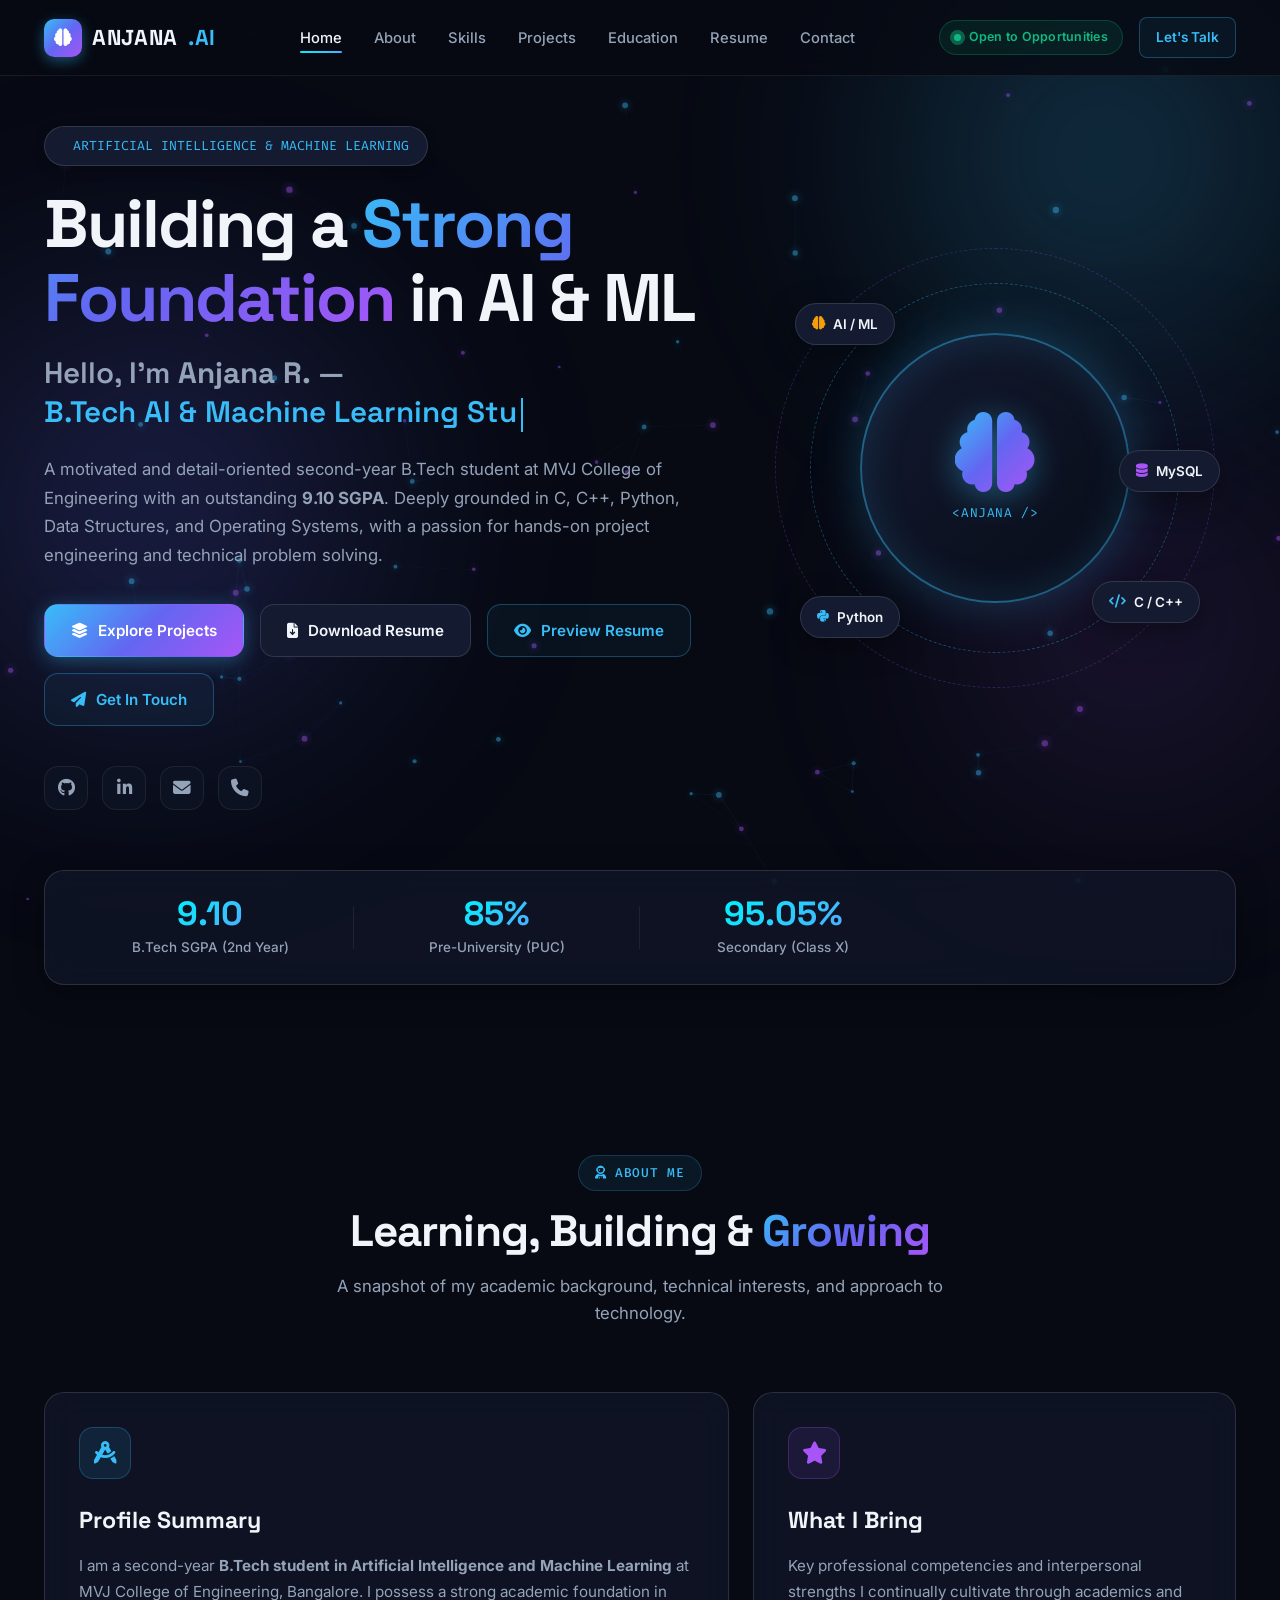
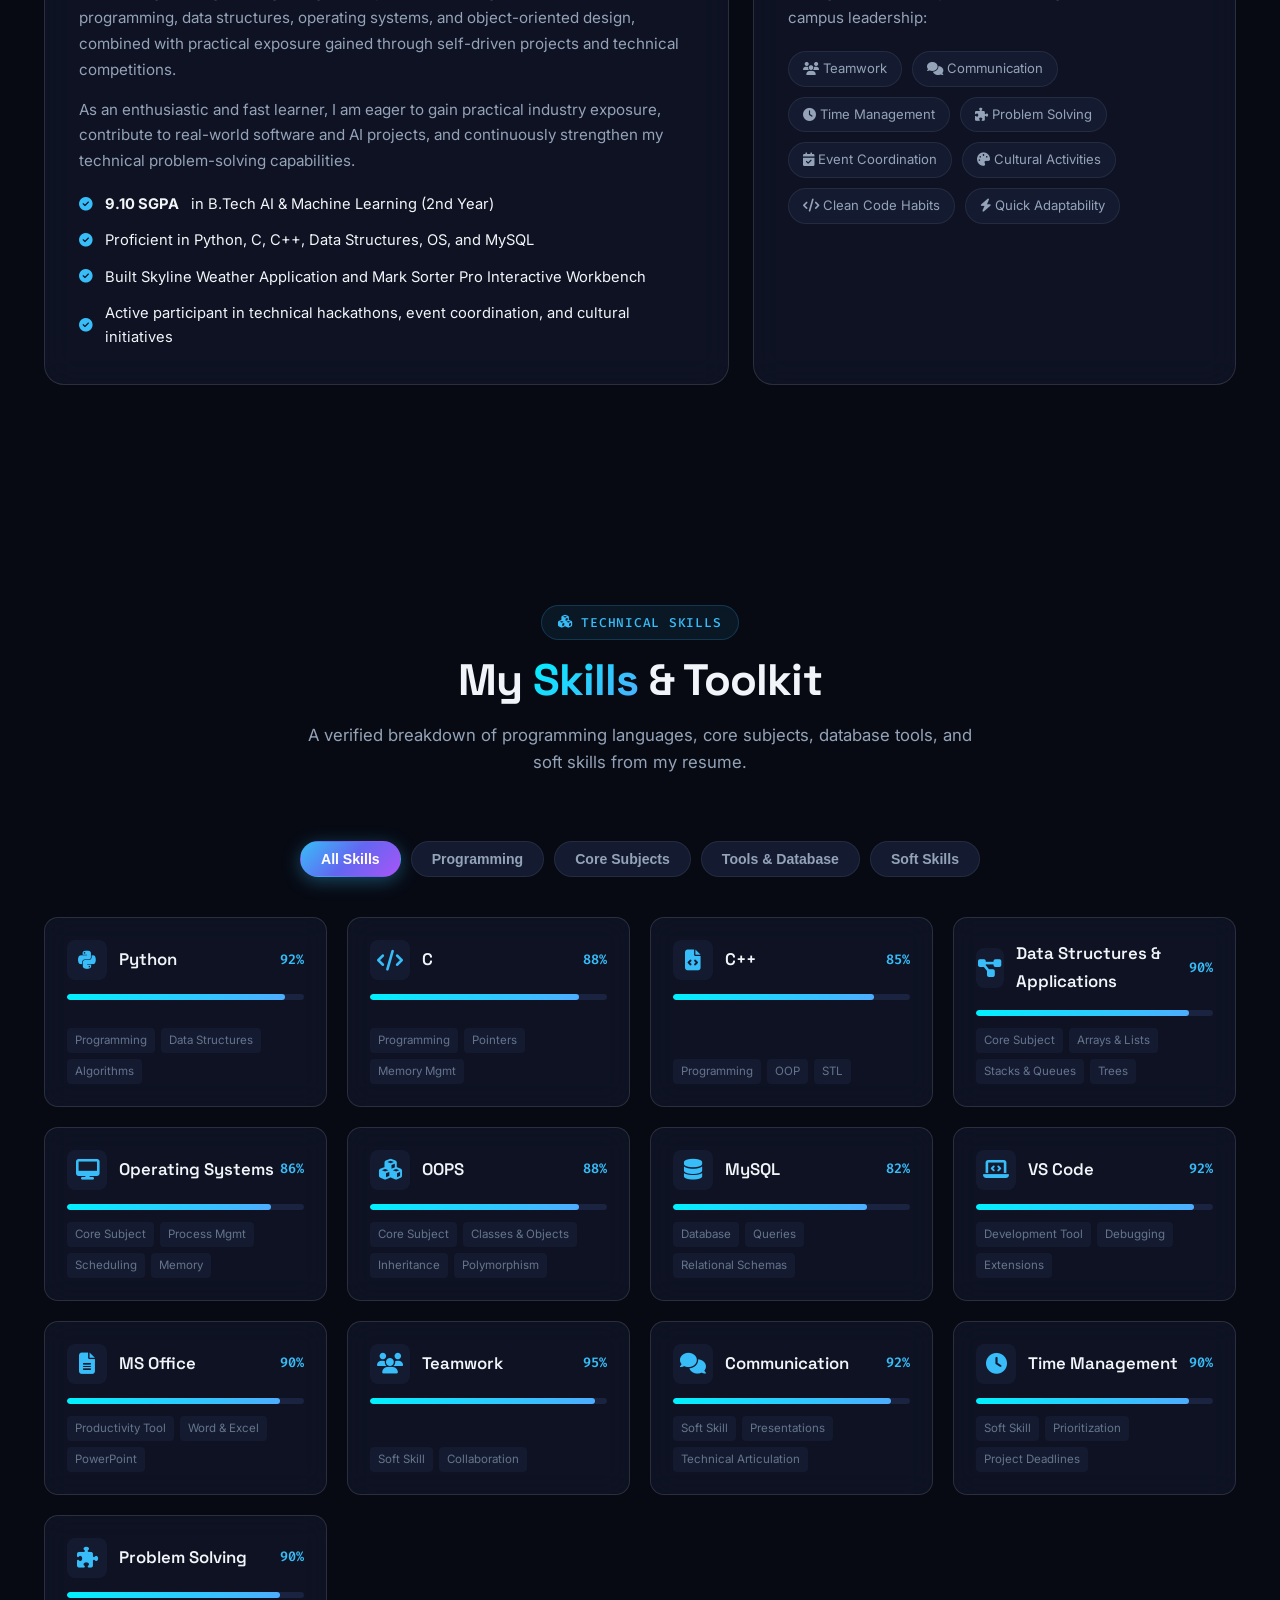
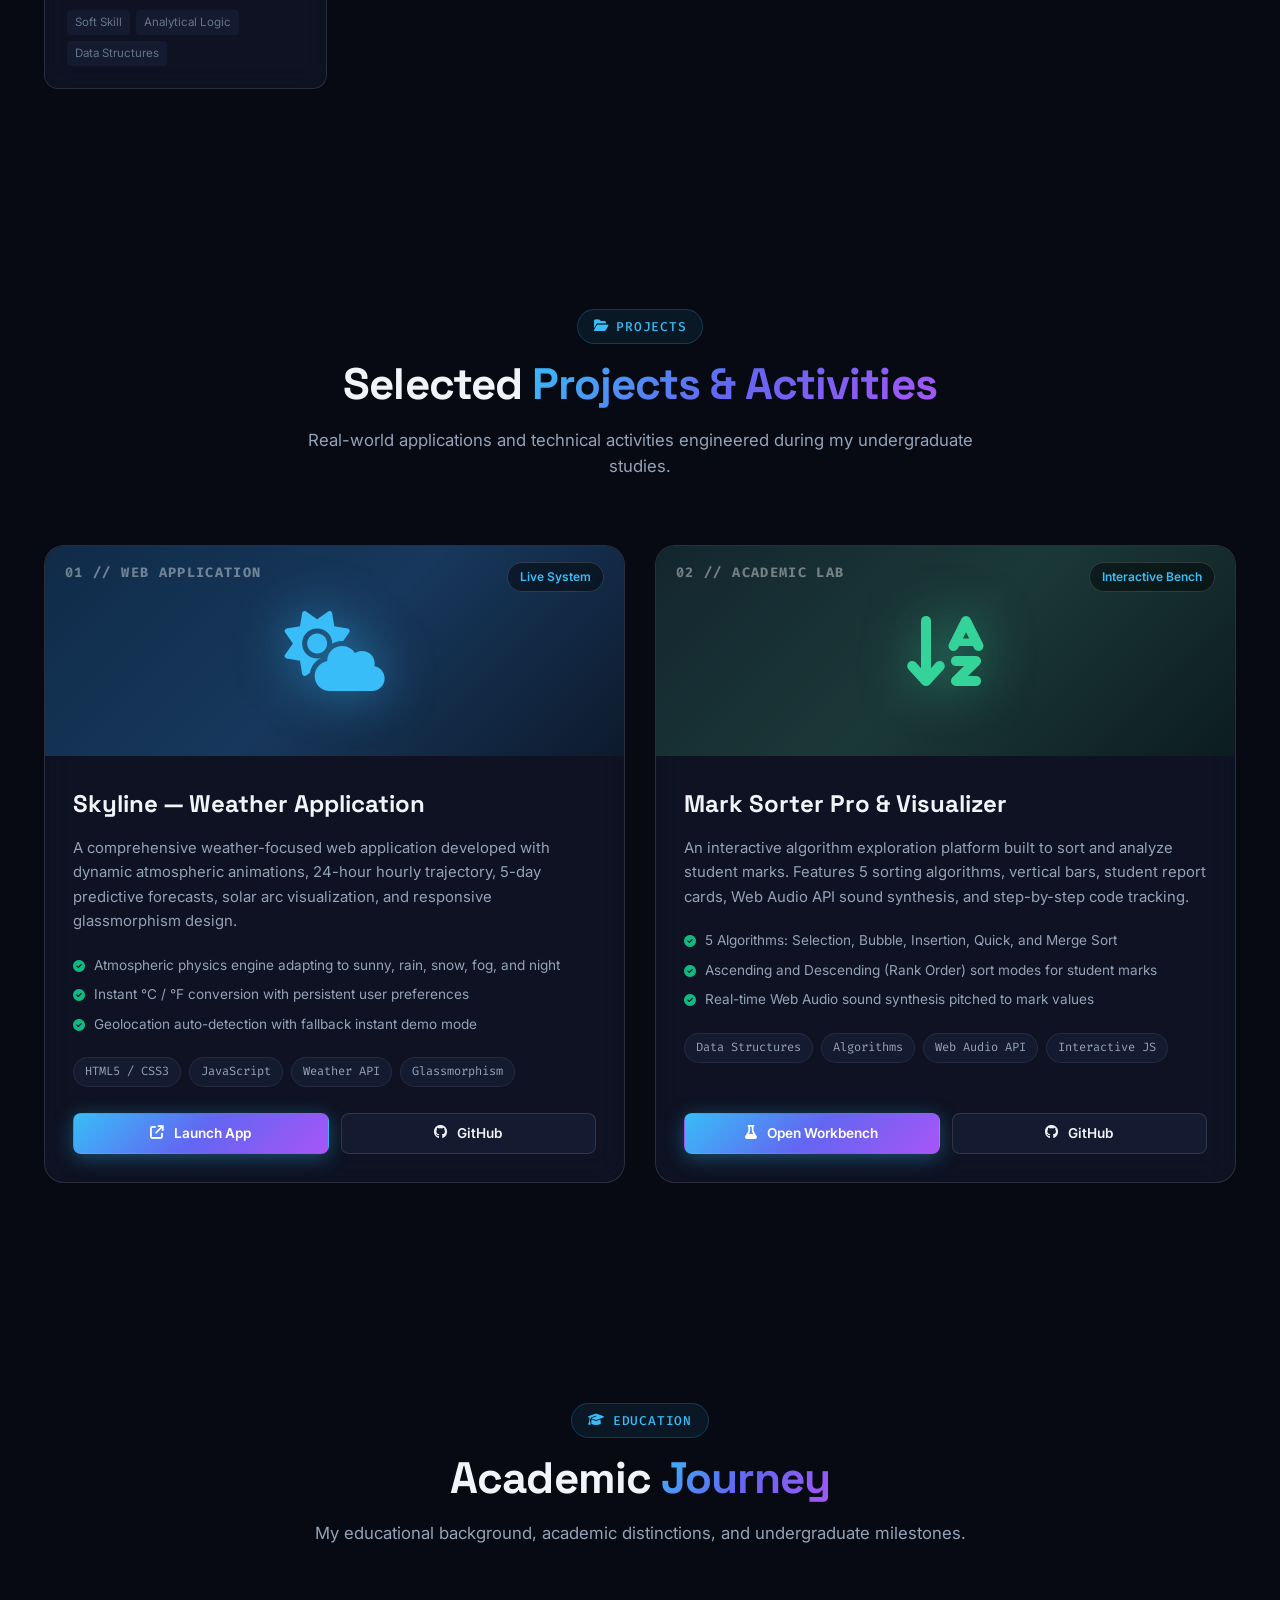
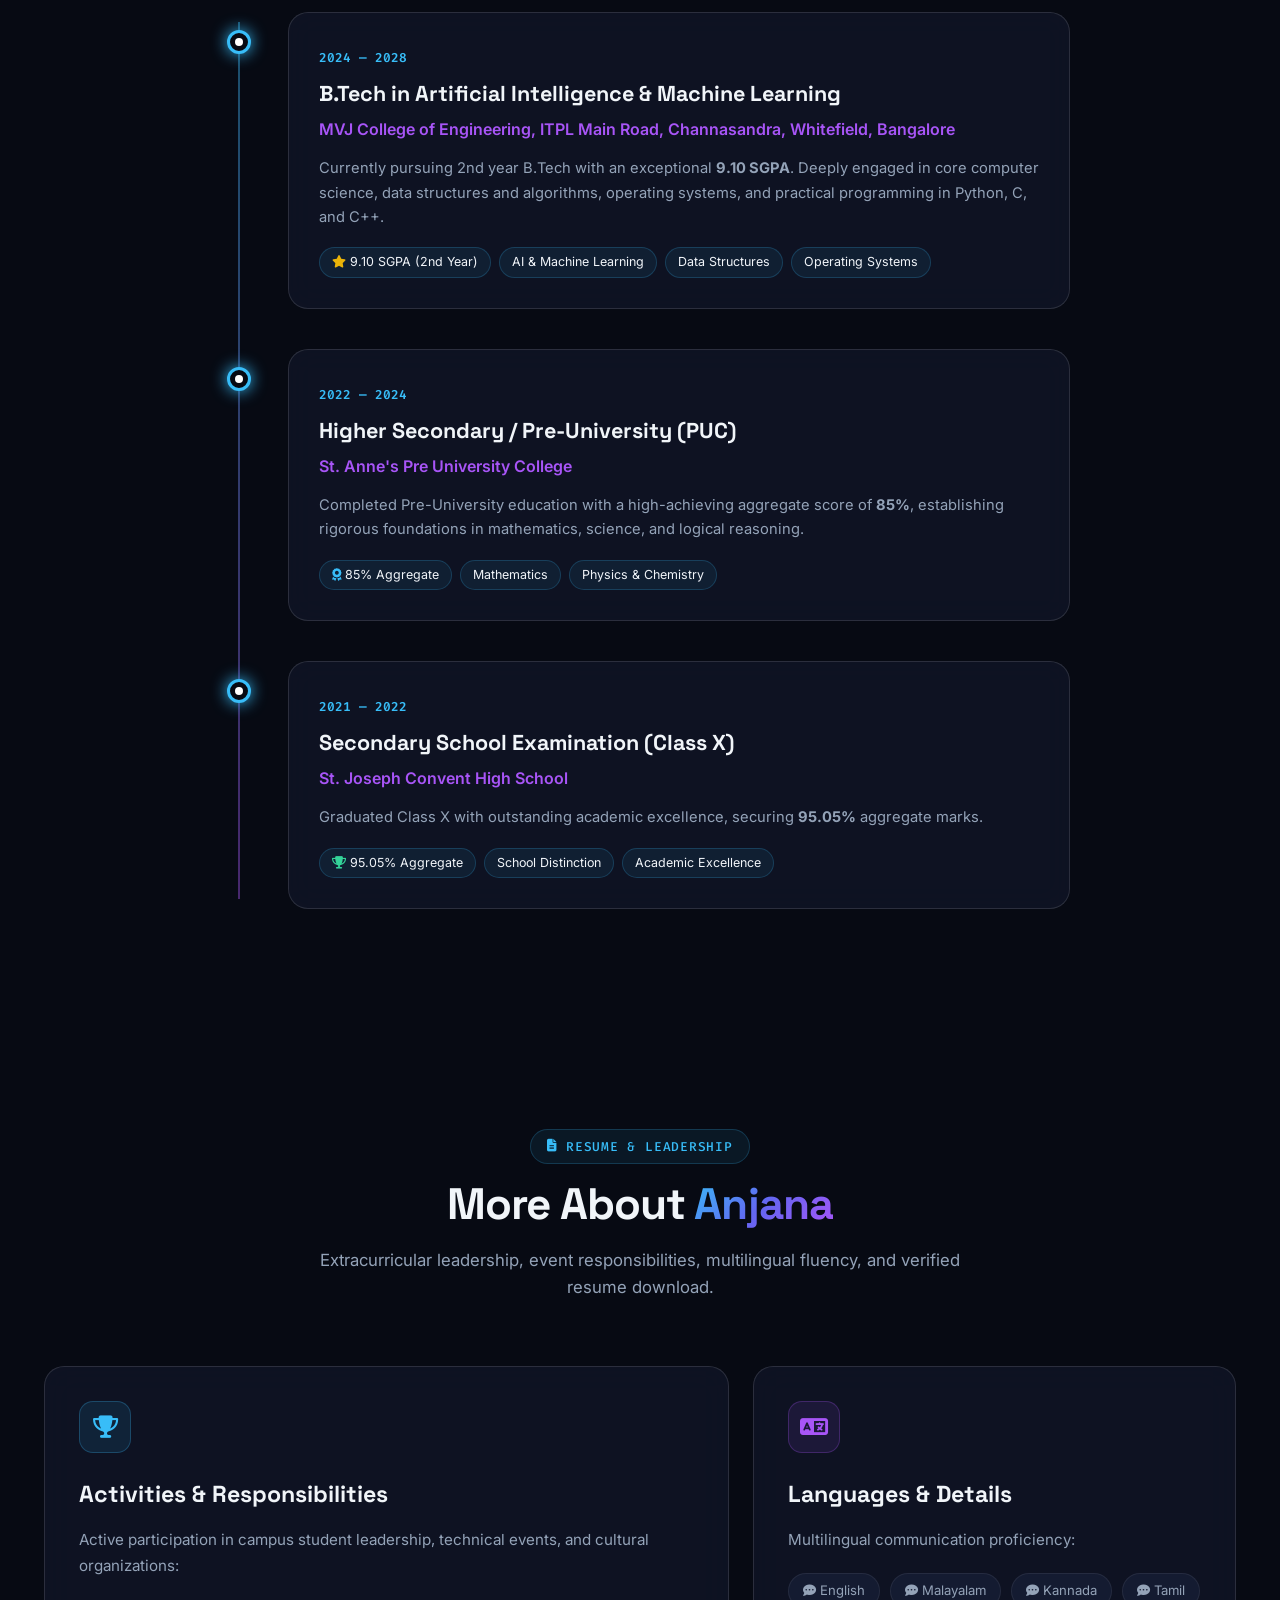
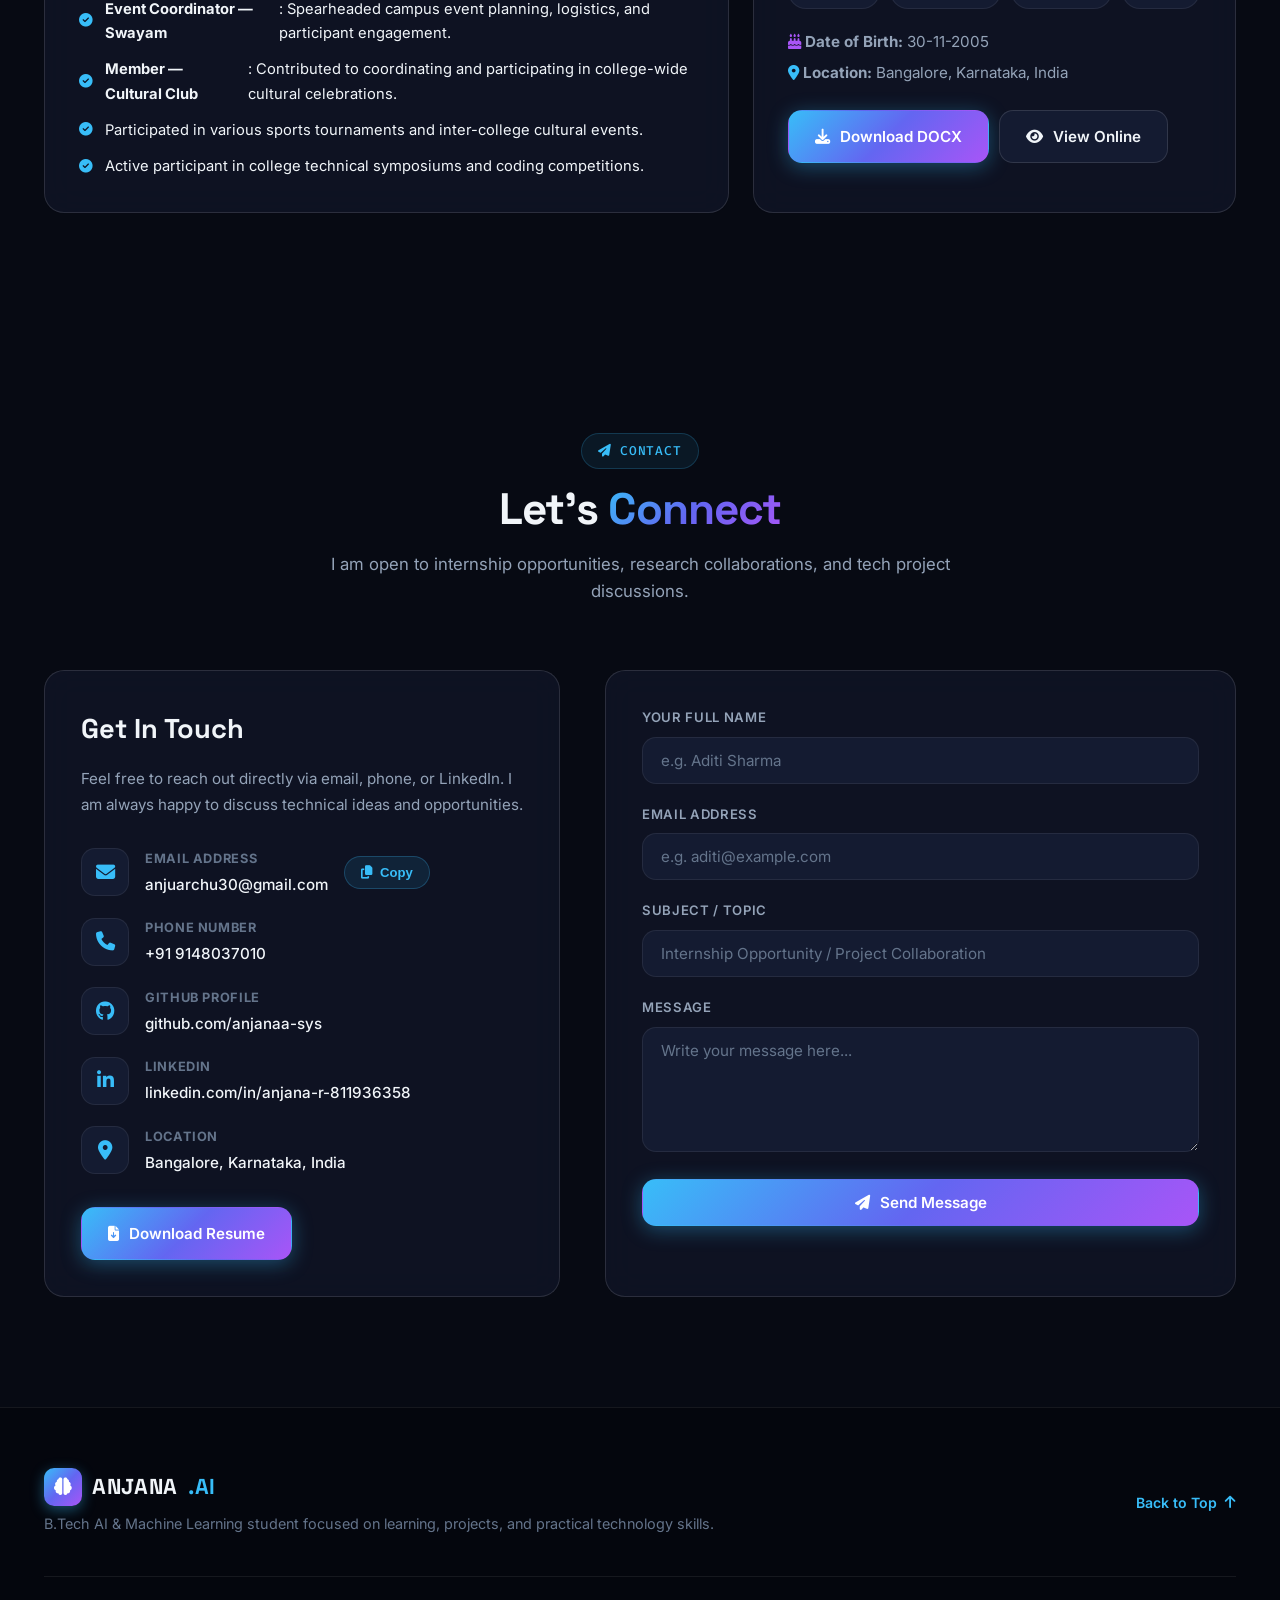
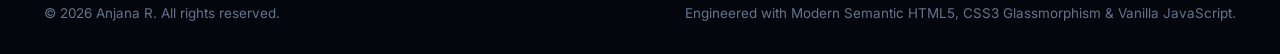
==== commit b13a8903: "Update academic details" ====
--- a/Task-1-Portfolio/index.html
+++ b/Task-1-Portfolio/index.html
@@ -5,7 +5,7 @@
 <meta charset="utf-8"/>
 <meta content="width=device-width, initial-scale=1.0" name="viewport"/>
 <title>Anjana R. | B.Tech AI &amp; Machine Learning Student Portfolio</title>
-<meta content="Portfolio of Anjana R., a 2nd year B.Tech Artificial Intelligence and Machine Learning student at MVJ College of Engineering with a 9.10 CGPA." name="description"/>
+<meta content="Portfolio of Anjana R., a 2nd year B.Tech Artificial Intelligence and Machine Learning student at MVJ College of Engineering with a 9.10 SGPA." name="description"/>
 <meta content="Anjana R, AI and Machine Learning, B.Tech, Python, C, C++, MySQL, Skyline Weather, Mark Sorter, Bangalore" name="keywords"/>
 <meta content="Anjana R." name="author"/>
 <meta content="#070a13" name="theme-color"/>
@@ -77,7 +77,7 @@
 </div>
 <p class="hero-desc">
             A motivated and detail-oriented second-year B.Tech student at MVJ College of Engineering with an outstanding
-            <strong>9.10 CGPA</strong>. Deeply grounded in C, C++, Python, Data Structures, and Operating Systems,
+            <strong>9.10 SGPA</strong>. Deeply grounded in C, C++, Python, Data Structures, and Operating Systems,
             with a passion for hands-on project engineering and technical problem solving.
           </p>
 <div class="hero-buttons">
@@ -128,7 +128,7 @@
 <div class="hero-stats-banner">
 <div class="stat-item">
 <span class="stat-num" data-suffix="" data-target="9.10">9.10</span>
-<span class="stat-label">B.Tech CGPA (2nd Year)</span>
+<span class="stat-label">B.Tech SGPA (2nd Year)</span>
 </div>
 <div class="stat-item">
 <span class="stat-num" data-suffix="%" data-target="85">85%</span>
@@ -164,7 +164,7 @@
             and continuously strengthen my technical problem-solving capabilities.
           </p>
 <ul class="pillar-list">
-<li><i class="fas fa-circle-check"></i> <strong>9.10 CGPA</strong> in B.Tech AI &amp; Machine Learning (2nd Year)</li>
+<li><i class="fas fa-circle-check"></i> <strong>9.10 SGPA</strong> in B.Tech AI &amp; Machine Learning (2nd Year)</li>
 <li><i class="fas fa-circle-check"></i> Proficient in Python, C, C++, Data Structures, OS, and MySQL</li>
 <li><i class="fas fa-circle-check"></i> Built Skyline Weather Application and Mark Sorter Pro Interactive Workbench</li>
 <li><i class="fas fa-circle-check"></i> Active participant in technical hackathons, event coordination, and cultural initiatives</li>
@@ -517,11 +517,11 @@
 <h3 class="timeline-degree">B.Tech in Artificial Intelligence &amp; Machine Learning</h3>
 <div class="timeline-major">MVJ College of Engineering, ITPL Main Road, Channasandra, Whitefield, Bangalore</div>
 <p class="timeline-summary">
-              Currently pursuing 2nd year B.Tech with an exceptional <strong>9.10 CGPA</strong>. Deeply engaged in core computer science,
+              Currently pursuing 2nd year B.Tech with an exceptional <strong>9.10 SGPA</strong>. Deeply engaged in core computer science,
               data structures and algorithms, operating systems, and practical programming in Python, C, and C++.
             </p>
 <div class="timeline-highlights">
-<span class="highlight-pill"><i class="fas fa-star" style="color:#eab308;"></i> 9.10 CGPA (2nd Year)</span>
+<span class="highlight-pill"><i class="fas fa-star" style="color:#eab308;"></i> 9.10 SGPA (2nd Year)</span>
 <span class="highlight-pill">AI &amp; Machine Learning</span>
 <span class="highlight-pill">Data Structures</span>
 <span class="highlight-pill">Operating Systems</span>
@@ -549,7 +549,7 @@
 <div class="timeline-card">
 <div class="timeline-dot"></div>
 <div class="timeline-content-box">
-<span class="timeline-period">2020 — 2022</span>
+<span class="timeline-period">2021 — 2022</span>
 <h3 class="timeline-degree">Secondary School Examination (Class X)</h3>
 <div class="timeline-major">St. Joseph Convent High School</div>
 <p class="timeline-summary">
@@ -736,19 +736,19 @@
 <div class="resume-sec">
 <h2>Profile Summary</h2>
 <p>
-              Motivated and detail-oriented second-year B.Tech student in Artificial Intelligence and Machine Learning at MVJ College of Engineering with an exceptional <strong>9.10 CGPA</strong>. Strong academic foundation in programming, data structures, operating systems, and object-oriented design. Enthusiastic learner seeking opportunities to gain practical exposure, contribute to real-world technical projects, and develop industry-grade software solutions.
+              Motivated and detail-oriented second-year B.Tech student in Artificial Intelligence and Machine Learning at MVJ College of Engineering with an exceptional <strong>9.10 SGPA</strong>. Strong academic foundation in programming, data structures, operating systems, and object-oriented design. Enthusiastic learner seeking opportunities to gain practical exposure, contribute to real-world technical projects, and develop industry-grade software solutions.
             </p>
 </div>
 <div class="resume-sec">
 <h2>Education</h2>
 <p><strong>B.Tech in Artificial Intelligence and Machine Learning (2024 — 2028)</strong></p>
 <p>MVJ College of Engineering, ITPL Main Road, Channasandra, Whitefield, Bangalore</p>
-<p><strong>Current CGPA: 9.10 (2nd Year)</strong></p>
+<p><strong>Current SGPA: 9.10 (2nd Year)</strong></p>
 <br/>
 <p><strong>Pre-University Course / Class XII (2022 — 2024)</strong></p>
 <p>St. Anne's Pre University College | Aggregate: <strong>85%</strong></p>
 <br/>
-<p><strong>Secondary School / Class X (2020 — 2022)</strong></p>
+<p><strong>Secondary School / Class X (2021 — 2022)</strong></p>
 <p>St. Joseph Convent High School | Aggregate: <strong>95.05%</strong></p>
 </div>
 <div class="resume-sec">
@@ -811,3 +811,4 @@
 <script src="script.js"></script>
 </body>
 </html>
+
